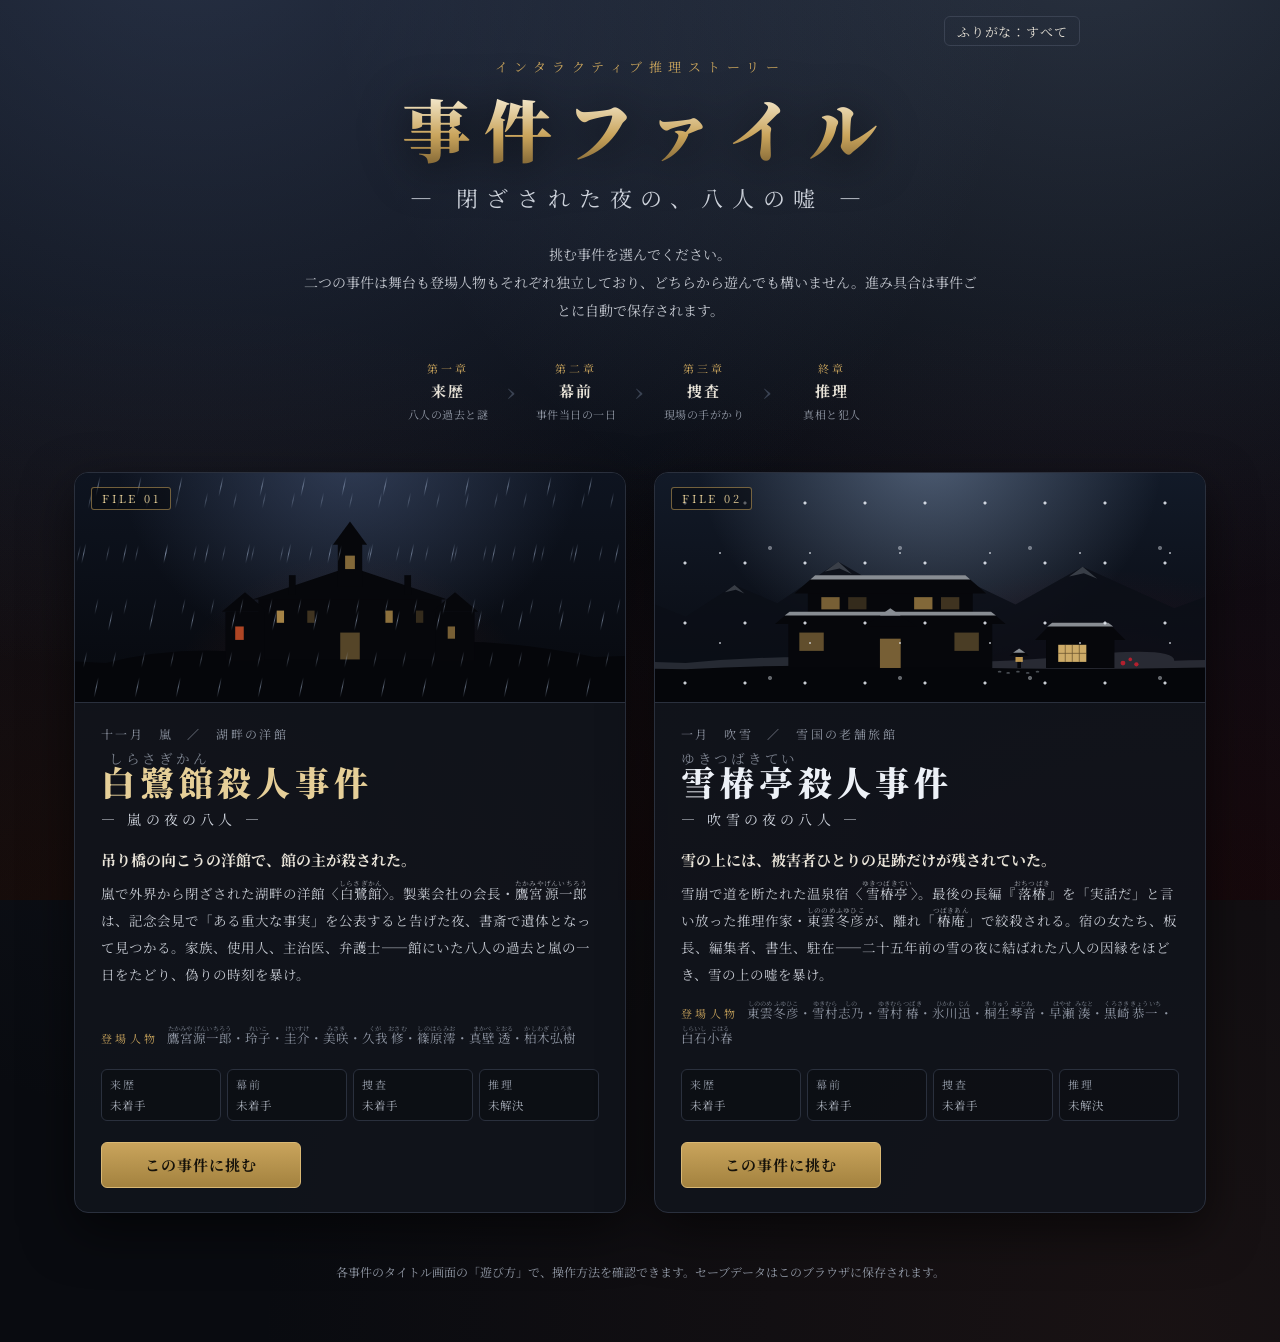
==== game.html @ 8868522f "事件ファイル：インタラクティブ推理ストーリーの初回コミット - 事件の選択ページ（index.html）と共通のゲーム画面（game.html） - FILE 01「白鷺館殺人事件 ― 嵐の夜の八人」" ====
<!DOCTYPE html>
<html lang="ja">
<head>
  <meta charset="UTF-8">
  <meta name="viewport" content="width=device-width, initial-scale=1">
  <title>事件ファイル</title>
  <meta name="description" content="手がかりを集め、真相を再構築し、犯人を突き止めるWeb版インタラクティブ推理ストーリー。">
  <link rel="icon" href="favicon.svg" type="image/svg+xml">
  <link rel="preconnect" href="https://fonts.googleapis.com">
  <link rel="preconnect" href="https://fonts.gstatic.com" crossorigin>
  <link rel="stylesheet" href="https://fonts.googleapis.com/css2?family=Noto+Serif+JP:wght@400;600;700;900&display=swap">
  <link rel="stylesheet" href="css/style.css">
</head>
<body data-screen="title">
  <canvas id="rain" aria-hidden="true"></canvas>
  <div id="flash" aria-hidden="true"></div>

  <!-- タイトル -->
  <section id="screen-title" class="screen active">
    <div class="title-sky" aria-hidden="true"></div>
    <div class="title-mansion" id="title-art" aria-hidden="true"></div>
    <a class="title-back" href="index.html">← 事件ファイルの選択へ</a>
    <div class="title-wrap">
      <p class="title-kicker"><span class="title-file" data-ui="no"></span>インタラクティブ推理ストーリー</p>
      <h1 class="title-main" data-ui="title"></h1>
      <p class="title-sub" data-ui="subtitle"></p>
      <p class="title-badge" id="title-badge"></p>
      <div class="title-menu">
        <button id="btn-new" class="btn primary">はじめから</button>
        <button id="btn-continue" class="btn">つづきから</button>
        <button id="btn-howto" class="btn ghost">遊び方</button>
        <button class="btn ghost btn-ruby" type="button"></button>
      </div>
      <p class="title-foot" data-ui="titleFoot"></p>
      <div class="title-cast-label">登場人物</div>
      <div class="title-cast" id="title-cast"></div>
    </div>
  </section>

  <!-- シナリオ（目次） -->
  <section id="screen-scenario" class="screen">
    <header class="topbar">
      <div class="brand" data-ui="scenarioBrand"></div>
      <div class="topbar-actions">
        <button class="btn small ghost btn-ruby" type="button"></button>
        <button id="btn-scn-back" class="btn small ghost">タイトルへ</button>
      </div>
    </header>
    <main class="scenario-wrap">
      <div class="stories-intro">
        <p class="stories-kicker">シナリオ</p>
        <h1 class="stories-title">物語の流れ</h1>
        <p class="stories-lead" data-ui="scenarioLead"></p>
      </div>
      <ol class="scenario-list" id="scenario-list"></ol>
      <div class="scenario-foot" id="scenario-foot"></div>
    </main>
  </section>

  <!-- 第一章「来歴」 -->
  <section id="screen-past" class="screen">
    <header class="topbar">
      <div class="brand">第一章　来歴</div>
      <nav class="stepper" aria-label="章の進行"></nav>
      <div class="loc-label" id="past-progress"></div>
      <div class="topbar-actions">
        <button class="btn small ghost btn-ruby" type="button"></button>
        <button id="btn-past-back" class="btn small ghost">目次</button>
      </div>
    </header>
    <main class="stories-wrap past-wrap">
      <div class="stories-intro">
        <p class="stories-kicker">第一章</p>
        <h1 class="stories-title">来歴 ― 八人の過去</h1>
        <p class="stories-lead" data-ui="pastLead"></p>
        <p class="stories-lead small"><strong class="key">太字</strong>は重要な情報です。太字をクリックすると手がかりとして「来歴手帳」に記録され、思い出の品を調べると品の手がかりが手に入ります。<br>集めた手がかりを突きつけて、八つの「人物の謎」を推理で解き明かしてください。すべて解くと、第二章へ進めます。</p>
      </div>
      <div class="past-layout">
        <div class="past-main">
          <h2 class="hub-h">八人の来歴</h2>
          <div class="story-grid past-grid" id="past-grid"></div>
          <h2 class="hub-h">思い出の品</h2>
          <p class="hub-note">人物の来歴を読むと、その人物の思い出の品を調べられるようになります。調べた品は「来歴手帳」に記録されます。</p>
          <div class="item-grid" id="item-grid"></div>
          <h2 class="hub-h">人物の謎</h2>
          <p class="hub-note">謎は、その人物の来歴を読むと挑戦できます。推理は終章と同じ形式です。<strong>来歴手帳に記録した手がかり</strong>を突きつけ、段階を追って真相を再構築しましょう。答えた段までの推理は自動で保存され、来歴に戻っても続きから再開できます。</p>
          <div class="myst-grid" id="myst-grid"></div>
          <div class="stories-actions" id="past-actions"></div>
        </div>
        <aside class="past-nb" id="past-nb"></aside>
      </div>
    </main>
  </section>

  <!-- 第二章「幕前」：事件当日の物語（一覧） -->
  <section id="screen-stories" class="screen">
    <header class="topbar">
      <div class="brand">第二章　幕前</div>
      <nav class="stepper" aria-label="章の進行"></nav>
      <div class="loc-label" id="stories-progress"></div>
      <div class="topbar-actions">
        <button class="btn small ghost btn-ruby" type="button"></button>
        <button id="btn-stories-back" class="btn small ghost">目次</button>
      </div>
    </header>
    <main class="stories-wrap">
      <div class="stories-intro">
        <p class="stories-kicker">第二章</p>
        <h1 class="stories-title" data-ui="dayTitle"></h1>
        <p class="stories-lead" data-ui="dayLead"></p>
        <p class="stories-lead small" data-ui="dayNote"></p>
      </div>
      <div class="story-grid" id="story-grid"></div>
      <div class="stories-actions" id="stories-actions"></div>
    </main>
  </section>

  <!-- 物語リーダー（第一章・第二章共通） -->
  <section id="screen-reader" class="screen">
    <header class="topbar">
      <button id="btn-reader-list" class="btn small ghost">← 一覧</button>
      <div class="brand" id="reader-label"></div>
      <nav class="stepper" aria-label="章の進行"></nav>
      <div class="topbar-actions">
        <button class="btn small ghost btn-ruby" type="button"></button>
        <button id="btn-reader-prev" class="btn small ghost">‹ 前の章</button>
        <button id="btn-reader-next" class="btn small ghost">次の章 ›</button>
      </div>
    </header>
    <main class="reader-wrap">
      <article class="reader" id="reader"></article>
    </main>
  </section>

  <!-- 捜査画面 -->
  <section id="screen-game" class="screen">
    <header class="topbar">
      <div class="brand" data-ui="ch3Brand"></div>
      <nav class="stepper" aria-label="章の進行"></nav>
      <div class="loc-label" id="loc-label"></div>
      <div class="topbar-actions">
        <button id="btn-rain" class="btn small ghost"></button>
        <button id="btn-log" class="btn small ghost">会話履歴</button>
        <button id="btn-menu" class="btn small ghost">メニュー</button>
        <button id="btn-deduce" class="btn small primary">推理を披露する</button>
      </div>
    </header>
    <main class="layout">
      <aside class="pane pane-map">
        <h2 class="pane-title" data-ui="mapPane"></h2>
        <div id="map"></div>
        <ul id="loc-list" class="loc-list"></ul>
      </aside>
      <section class="pane pane-scene">
        <div id="scene"></div>
      </section>
      <aside class="pane pane-notebook">
        <h2 class="pane-title">捜査手帳</h2>
        <nav class="nb-tabs" id="nb-tabs"></nav>
        <div class="nb-body" id="nb-body"></div>
      </aside>
    </main>
  </section>

  <!-- 推理パート -->
  <section id="screen-deduce" class="screen">
    <header class="topbar deduce-top">
      <div class="brand" id="deduce-brand">終章　推理</div>
      <nav class="stepper" aria-label="章の進行"></nav>
      <div class="cred-wrap">信頼度 <span id="cred" class="cred"></span></div>
      <div class="topbar-actions">
        <button id="btn-abort" class="btn small ghost">調査に戻る</button>
      </div>
    </header>
    <main class="deduce-layout">
      <section class="deduce-main">
        <div id="deduce-progress" class="deduce-progress"></div>
        <div id="dq" class="dq"></div>
      </section>
      <aside class="deduce-side">
        <h3 class="section-title">再構築された真相</h3>
        <ol id="restored-list" class="restored"></ol>
      </aside>
    </main>
  </section>

  <!-- エンディング -->
  <section id="screen-ending" class="screen">
    <div class="ending" id="ending"></div>
  </section>

  <!-- 会話ウィンドウ -->
  <div id="dialogue" class="overlay hidden">
    <div id="dlg-stage" class="dlg-stage">
      <div id="stage-art" class="stage-art"></div>
      <div id="stage-label" class="stage-label"></div>
    </div>
    <div id="dlg-box" class="dlg-box">
      <div id="dlg-portrait" class="dlg-portrait"></div>
      <div class="dlg-content">
        <div id="dlg-name" class="dlg-name"></div>
        <div id="dlg-text" class="dlg-text"></div>
      </div>
      <button id="dlg-skip" class="dlg-skip" title="この会話をスキップ">スキップ ▶▶</button>
      <div class="dlg-next" aria-hidden="true">▼</div>
    </div>
  </div>

  <!-- モーダル -->
  <div id="modal" class="overlay hidden">
    <div id="modal-card" class="modal-card"></div>
  </div>

  <div id="toasts" aria-live="polite"></div>

  <script src="js/series.js"></script>
  <script>
    (function () {
      var id = new URLSearchParams(location.search).get('s');
      var series = (window.SERIES || []).filter(function (s) { return s.id === id; })[0];
      if (!series) { location.replace('index.html'); return; }
      window.CURRENT_SERIES = series;
      document.title = series.title + ' ― ' + series.subtitle;
      series.files.concat(['js/engine.js', 'js/ruby.js']).forEach(function (src) {
        var el = document.createElement('script');
        el.src = src;
        el.async = false;
        document.body.appendChild(el);
      });
    })();
  </script>
</body>
</html>
---- css/style.css ----
:root {
  --bg: #090b10;
  --bg-2: #10131a;
  --panel: rgba(17, 20, 28, 0.9);
  --panel-2: rgba(25, 29, 39, 0.92);
  --line: #2a303d;
  --line-2: #3a4252;
  --gold: #c9a45c;
  --gold-2: #e6cf98;
  --text: #e8e3d8;
  --muted: #9198a5;
  --red: #c0473c;
  --red-2: #e0786e;
  --blue: #6f93bd;
  --green: #79a77f;
  --font: "Noto Serif JP", "Yu Mincho", "YuMincho", "Hiragino Mincho ProN", "MS PMincho", serif;
  --radius: 10px;
  --shadow: 0 18px 50px rgba(0, 0, 0, 0.55);
}

* { box-sizing: border-box; }

html, body {
  margin: 0;
  height: 100%;
  background: var(--bg);
  color: var(--text);
  font-family: var(--font);
  font-size: 15px;
  line-height: 1.75;
  -webkit-font-smoothing: antialiased;
}

body {
  overflow: hidden;
  background:
    radial-gradient(ellipse at 20% 0%, rgba(60, 74, 105, 0.25), transparent 60%),
    radial-gradient(ellipse at 90% 100%, rgba(120, 60, 40, 0.14), transparent 55%),
    var(--bg);
}

button { font-family: inherit; color: inherit; }

.hidden { display: none !important; }

.muted { color: var(--muted); }

.hl {
  color: var(--gold-2);
  font-weight: 700;
  text-shadow: 0 0 12px rgba(230, 207, 152, 0.25);
}

/* ---------------- ふりがな（固有名詞のルビ） ---------------- */
ruby.pn { ruby-position: over; ruby-align: center; }
ruby.pn rt {
  font-size: 0.5em;
  font-weight: 400;
  font-style: normal;
  letter-spacing: 0.04em;
  text-indent: 0;
  text-shadow: none;
  line-height: 1;
  opacity: 0.85;
  user-select: none;
}
.dlg-text ruby.pn rt, .rd-p ruby.pn rt { font-size: 0.55em; }
.title-main ruby.pn rt { font-size: 0.3em; letter-spacing: 0.3em; color: var(--gold-2); -webkit-text-fill-color: var(--gold-2); opacity: 0.9; }
body.ruby-off ruby.pn rt { display: none; }
body.ruby-first ruby.pn.rep rt { display: none; }

/* ---------------- 雨・稲光 ---------------- */
#rain {
  position: fixed;
  inset: 0;
  width: 100%;
  height: 100%;
  pointer-events: none;
  z-index: 1;
  opacity: 0.35;
  transition: opacity 0.6s;
}
body[data-screen="title"] #rain { opacity: 1; z-index: 2; }
body[data-screen="ending"] #rain { opacity: 0.18; }
body.staged #rain { opacity: 0.7; z-index: 55; }

#flash {
  position: fixed;
  inset: 0;
  background: #dfe8ff;
  opacity: 0;
  pointer-events: none;
  z-index: 90;
}
#flash.on { animation: flash 0.9s ease-out; }
@keyframes flash {
  0% { opacity: 0; }
  6% { opacity: 0.55; }
  12% { opacity: 0.05; }
  18% { opacity: 0.4; }
  100% { opacity: 0; }
}

body.shake .screen.active { animation: shake 0.45s; }
@keyframes shake {
  0%, 100% { transform: translateX(0); }
  20% { transform: translateX(-8px); }
  40% { transform: translateX(7px); }
  60% { transform: translateX(-5px); }
  80% { transform: translateX(3px); }
}

/* ---------------- ボタン ---------------- */
.btn {
  appearance: none;
  border: 1px solid var(--line-2);
  background: linear-gradient(180deg, #1d222d, #151922);
  color: var(--text);
  padding: 0.6em 1.3em;
  border-radius: 6px;
  font-size: 15px;
  letter-spacing: 0.06em;
  cursor: pointer;
  transition: background 0.2s, border-color 0.2s, transform 0.1s, box-shadow 0.2s;
}
.btn:hover:not(:disabled) { border-color: var(--gold); box-shadow: 0 0 0 1px rgba(201, 164, 92, 0.25), 0 6px 18px rgba(0, 0, 0, 0.35); }
.btn:active:not(:disabled) { transform: translateY(1px); }
.btn:disabled { opacity: 0.4; cursor: not-allowed; }
.btn.primary { background: linear-gradient(180deg, #c9a45c, #a3823f); color: #16120a; border-color: #d9b874; font-weight: 700; }
.btn.primary:hover:not(:disabled) { background: linear-gradient(180deg, #dcb86e, #b38f47); }
.btn.accent { border-color: #7f6a3e; color: var(--gold-2); }
.btn.danger { border-color: #8a3a33; color: #ffd8d3; background: linear-gradient(180deg, #5a2420, #3d1714); }
.btn.ghost { background: transparent; }
.btn.small { padding: 0.35em 0.9em; font-size: 13px; }
.btn.tiny { padding: 0.2em 0.6em; font-size: 12px; }
.btn.big { padding: 0.85em 2.2em; font-size: 17px; }
.btn.on { border-color: var(--gold); color: var(--gold-2); }

.tag-new {
  display: inline-block;
  font-size: 10px;
  font-weight: 700;
  letter-spacing: 0.08em;
  color: #1a1208;
  background: var(--gold);
  border-radius: 3px;
  padding: 0 5px;
  line-height: 1.6;
  margin-left: 6px;
  vertical-align: middle;
  font-family: sans-serif;
}

.section-title {
  font-size: 13px;
  letter-spacing: 0.2em;
  color: var(--gold);
  margin: 1.4em 0 0.6em;
  font-weight: 600;
  display: flex;
  align-items: center;
  gap: 10px;
}
.section-title::after { content: ""; flex: 1; height: 1px; background: linear-gradient(90deg, var(--line-2), transparent); }
.section-title.center { justify-content: center; }
.section-title.center::after { display: none; }

.empty { color: var(--muted); font-size: 13px; padding: 0.5em 0; }

/* ---------------- 画面 ---------------- */
.screen {
  position: fixed;
  inset: 0;
  display: none;
  z-index: 3;
}
.screen.active { display: flex; flex-direction: column; }

/* ---------------- タイトル ---------------- */
#screen-title { align-items: center; justify-content: flex-start; overflow: auto; }
.title-sky {
  position: absolute;
  inset: 0;
  background:
    radial-gradient(ellipse at 50% 120%, rgba(217, 86, 43, 0.12), transparent 50%),
    radial-gradient(ellipse at 50% -10%, rgba(90, 110, 150, 0.35), transparent 60%),
    linear-gradient(180deg, #0b0f18 0%, #080a10 70%, #050608 100%);
}
.title-mansion {
  position: absolute;
  left: 0;
  right: 0;
  bottom: 0;
  height: 40vh;
  opacity: 0.95;
  pointer-events: none;
  background: linear-gradient(0deg, #05060a 0 16%, transparent 16%);
}
.title-mansion svg { width: 100%; height: 100%; }
.title-wrap {
  position: relative;
  z-index: 3;
  margin: auto 0;
  text-align: center;
  padding: 4vh 20px 22vh;
  max-width: 980px;
}
.title-kicker {
  letter-spacing: 0.5em;
  font-size: 13px;
  color: var(--gold);
  margin: 0 0 0.6em;
}
.title-main {
  font-size: clamp(42px, 8vw, 86px);
  font-weight: 900;
  letter-spacing: 0.14em;
  margin: 0;
  line-height: 1.2;
  background: linear-gradient(180deg, #f6ecd2 10%, #c9a45c 60%, #7d6232 100%);
  -webkit-background-clip: text;
  background-clip: text;
  color: transparent;
  filter: drop-shadow(0 6px 24px rgba(0, 0, 0, 0.8));
}
.title-sub {
  font-size: clamp(16px, 2.4vw, 22px);
  letter-spacing: 0.4em;
  color: #cfd4dd;
  margin: 0.5em 0 0;
}
.title-badge {
  min-height: 1.5em;
  margin: 0.8em 0 0;
  font-size: 12px;
  letter-spacing: 0.2em;
  color: var(--gold-2);
}
.title-menu {
  display: flex;
  gap: 14px;
  justify-content: center;
  flex-wrap: wrap;
  margin: 1.6em 0 1em;
}
.title-menu .btn { min-width: 150px; padding: 0.8em 1.5em; font-size: 16px; }
.title-foot { color: var(--muted); font-size: 13px; letter-spacing: 0.1em; margin: 0 0 2em; }
.title-cast-label { font-size: 12px; letter-spacing: 0.4em; color: var(--gold); margin-bottom: 0.8em; }
.title-cast {
  display: grid;
  grid-template-columns: repeat(8, 1fr);
  gap: 10px;
  max-width: 780px;
  margin: 0 auto;
}
.cast { text-align: center; }
.cast-portrait {
  aspect-ratio: 5 / 6;
  border-radius: 6px;
  overflow: hidden;
  border: 1px solid var(--line-2);
  box-shadow: 0 8px 20px rgba(0, 0, 0, 0.5);
}
.cast-name { font-size: 13px; margin-top: 4px; font-weight: 700; }
.cast-role { font-size: 10.5px; color: var(--muted); line-height: 1.4; }

.portrait-svg { display: block; width: 100%; height: 100%; }
.portrait-svg.deceased { filter: grayscale(0.85) brightness(0.8); }

/* ---------------- トップバー ---------------- */
.topbar {
  display: flex;
  align-items: center;
  gap: 16px;
  padding: 10px 18px;
  background: rgba(8, 10, 14, 0.85);
  border-bottom: 1px solid var(--line);
  backdrop-filter: blur(6px);
  position: relative;
  z-index: 4;
  flex-wrap: wrap;
}
.brand {
  font-weight: 900;
  letter-spacing: 0.18em;
  color: var(--gold-2);
  font-size: 17px;
}
.loc-label { color: var(--muted); font-size: 13px; letter-spacing: 0.08em; }
.topbar-actions { margin-left: auto; display: flex; gap: 8px; flex-wrap: wrap; }

/* ---------------- 捜査画面レイアウト ---------------- */
.layout {
  flex: 1;
  min-height: 0;
  display: grid;
  grid-template-columns: 300px minmax(0, 1fr) 390px;
  gap: 14px;
  padding: 14px;
  position: relative;
  z-index: 3;
}
.pane {
  background: var(--panel);
  border: 1px solid var(--line);
  border-radius: var(--radius);
  padding: 14px 16px 18px;
  overflow-y: auto;
  min-height: 0;
  box-shadow: var(--shadow);
}
.pane-title {
  margin: 0 0 10px;
  font-size: 14px;
  letter-spacing: 0.24em;
  color: var(--gold);
  font-weight: 700;
}
.pane::-webkit-scrollbar, .nb-body::-webkit-scrollbar, .backlog::-webkit-scrollbar { width: 8px; }
.pane::-webkit-scrollbar-thumb, .nb-body::-webkit-scrollbar-thumb, .backlog::-webkit-scrollbar-thumb { background: #2b3140; border-radius: 4px; }

/* 見取り図 */
.map-svg { width: 100%; height: auto; display: block; }
.map-frame { fill: rgba(255, 255, 255, 0.015); stroke: var(--line-2); stroke-dasharray: 3 4; }
.map-compass { fill: var(--muted); font-size: 9px; letter-spacing: 0.1em; }
.room { cursor: pointer; outline: none; }
.room rect { fill: #161a23; stroke: #3a4252; stroke-width: 1.2; transition: fill 0.2s, stroke 0.2s; }
.room text { fill: #aab1bd; font-size: 11px; font-family: var(--font); pointer-events: none; letter-spacing: 0.04em; }
.room.visited rect { fill: #1c212c; }
.room.outdoor rect { fill: #10151b; stroke-dasharray: 4 3; }
.room:hover rect, .room:focus rect { fill: #262c3a; stroke: var(--gold); }
.room.current rect { fill: rgba(201, 164, 92, 0.2); stroke: var(--gold); stroke-width: 2; }
.room.current text { fill: var(--gold-2); font-weight: 700; }
.room .pend { fill: var(--red); stroke: none; }
.room text.pend-n { fill: #fff; font-size: 8px; font-weight: 700; font-family: sans-serif; }

.loc-list { list-style: none; padding: 0; margin: 12px 0 0; display: grid; gap: 6px; }
.loc-btn {
  width: 100%;
  display: flex;
  justify-content: space-between;
  align-items: center;
  gap: 8px;
  padding: 7px 10px;
  background: #141820;
  border: 1px solid var(--line);
  border-radius: 6px;
  cursor: pointer;
  font-size: 13.5px;
  text-align: left;
  transition: border-color 0.2s, background 0.2s;
}
.loc-btn:hover { border-color: var(--line-2); background: #1a1f29; }
.loc-btn.current { border-color: var(--gold); background: rgba(201, 164, 92, 0.12); color: var(--gold-2); }
.loc-btn-pend { font-size: 11px; color: var(--red-2); white-space: nowrap; }
.loc-btn-done { font-size: 11px; color: var(--muted); white-space: nowrap; }

/* シーン */
.scene-head {
  border-radius: 8px;
  padding: 28px 22px 18px;
  min-height: 120px;
  display: flex;
  flex-direction: column;
  justify-content: flex-end;
  border: 1px solid var(--line);
  position: relative;
  overflow: hidden;
}
.scene-head::after {
  content: "";
  position: absolute;
  inset: 0;
  background: linear-gradient(180deg, transparent 30%, rgba(0, 0, 0, 0.55));
  pointer-events: none;
}
.scene-floor, .scene-name { position: relative; z-index: 1; }
.scene-floor { font-size: 12px; letter-spacing: 0.3em; color: rgba(255, 255, 255, 0.65); }
.scene-name { margin: 0; font-size: 26px; letter-spacing: 0.12em; font-weight: 900; text-shadow: 0 2px 12px rgba(0, 0, 0, 0.8); }

.bg-study { background: radial-gradient(ellipse at 15% 110%, rgba(230, 110, 40, 0.55), transparent 55%), linear-gradient(135deg, #3a1d14, #160c0a 70%); }
.bg-corridor { background: radial-gradient(ellipse at 85% 50%, rgba(220, 180, 110, 0.18), transparent 50%), linear-gradient(90deg, #13151b, #1d1a18); }
.bg-hall { background: radial-gradient(ellipse at 50% 0%, rgba(230, 200, 140, 0.3), transparent 60%), linear-gradient(180deg, #2a2219, #111015); }
.bg-salon { background: radial-gradient(ellipse at 80% 100%, rgba(220, 120, 60, 0.32), transparent 55%), linear-gradient(135deg, #1c2a22, #101512); }
.bg-billiard { background: radial-gradient(ellipse at 50% 40%, rgba(60, 140, 90, 0.4), transparent 55%), linear-gradient(180deg, #0f1a14, #0b0f0d); }
.bg-terrace { background: radial-gradient(ellipse at 50% -20%, rgba(130, 160, 210, 0.3), transparent 60%), linear-gradient(180deg, #121a26, #07090d); }
.bg-guest { background: radial-gradient(ellipse at 30% 30%, rgba(170, 120, 150, 0.25), transparent 55%), linear-gradient(135deg, #22192a, #100c14); }
.bg-service { background: radial-gradient(ellipse at 70% 30%, rgba(200, 200, 180, 0.15), transparent 55%), linear-gradient(135deg, #1b1d1f, #0d0e10); }

.scene-desc { margin: 14px 2px 0; color: #d6d1c6; }
.scene-hint { margin-top: 1.6em; font-size: 13px; color: var(--muted); border-left: 2px solid var(--line-2); padding-left: 10px; }

.hotspots { display: grid; grid-template-columns: repeat(auto-fill, minmax(220px, 1fr)); gap: 8px; }
.hotspot {
  display: grid;
  grid-template-columns: 28px 1fr;
  grid-template-rows: auto auto;
  column-gap: 8px;
  align-items: center;
  text-align: left;
  padding: 10px 12px;
  border-radius: 8px;
  border: 1px solid var(--line-2);
  background: linear-gradient(180deg, #1a1f29, #141820);
  cursor: pointer;
  transition: border-color 0.2s, transform 0.1s, background 0.2s;
}
.hotspot:hover { border-color: var(--gold); background: linear-gradient(180deg, #212735, #171c26); }
.hotspot:active { transform: translateY(1px); }
.hs-mark {
  grid-row: span 2;
  width: 26px;
  height: 26px;
  border-radius: 50%;
  display: grid;
  place-items: center;
  font-size: 13px;
  font-weight: 700;
  background: rgba(192, 71, 60, 0.85);
  color: #fff;
  font-family: sans-serif;
}
.hotspot.done .hs-mark { background: #2b3242; color: var(--gold-2); }
.hotspot.done { border-color: var(--line); }
.hs-label { font-size: 14.5px; }
.hs-clue { font-size: 11.5px; color: var(--gold); }

.people-row { display: grid; grid-template-columns: repeat(auto-fill, minmax(92px, 1fr)); gap: 10px; }
.person-chip {
  position: relative;
  border: 1px solid var(--line-2);
  border-radius: 8px;
  background: #131720;
  padding: 0 0 6px;
  cursor: pointer;
  overflow: hidden;
  transition: border-color 0.2s, transform 0.15s;
}
.person-chip:hover { border-color: var(--gold); transform: translateY(-2px); }
.chip-portrait { display: block; aspect-ratio: 5 / 6; }
.chip-name { display: block; font-size: 13px; font-weight: 700; margin-top: 4px; }
.person-chip .tag-new { position: absolute; top: 6px; right: 6px; margin: 0; }

/* 捜査手帳 */
.pane-notebook { display: flex; flex-direction: column; padding-bottom: 10px; }
.nb-tabs { display: flex; gap: 4px; border-bottom: 1px solid var(--line); margin: 0 -4px 10px; padding: 0 4px; flex-wrap: wrap; }
.nb-tab {
  position: relative;
  background: none;
  border: none;
  border-bottom: 2px solid transparent;
  padding: 6px 9px 7px;
  cursor: pointer;
  color: var(--muted);
  font-size: 13.5px;
  letter-spacing: 0.06em;
}
.nb-tab:hover { color: var(--text); }
.nb-tab.on { color: var(--gold-2); border-bottom-color: var(--gold); font-weight: 700; }
.badge {
  display: inline-block;
  min-width: 17px;
  margin-left: 4px;
  padding: 0 5px;
  border-radius: 9px;
  background: var(--red);
  color: #fff;
  font-size: 10.5px;
  line-height: 17px;
  text-align: center;
  font-family: sans-serif;
  font-weight: 700;
}
.nb-body { flex: 1; overflow-y: auto; min-height: 0; padding-right: 4px; }
.nb-foot { font-size: 12px; color: var(--muted); }

.clue-card {
  border: 1px solid var(--line);
  border-left: 3px solid var(--gold);
  border-radius: 6px;
  padding: 9px 11px;
  margin-bottom: 8px;
  background: rgba(255, 255, 255, 0.02);
}
.clue-card.testimony { border-left-color: var(--blue); }
.clue-head { display: flex; align-items: center; gap: 8px; }
.clue-icon {
  width: 26px;
  height: 26px;
  flex: none;
  display: grid;
  place-items: center;
  border-radius: 4px;
  background: #2a2417;
  color: var(--gold-2);
  font-size: 12px;
  font-weight: 700;
  border: 1px solid #5a4a2c;
}
.clue-by { width: 26px; height: 31px; flex: none; border-radius: 4px; overflow: hidden; border: 1px solid var(--line-2); }
.clue-name { font-weight: 700; font-size: 14.5px; }
.clue-speaker { font-size: 11px; color: var(--blue); margin-top: 2px; }
.clue-desc { margin: 4px 0 0; font-size: 13px; color: #cbc6bb; line-height: 1.7; }

.person-card {
  border: 1px solid var(--line);
  border-radius: 8px;
  padding: 10px;
  margin-bottom: 10px;
  background: rgba(255, 255, 255, 0.02);
}
.person-card.victim { border-color: #3d2a2a; background: rgba(80, 20, 20, 0.12); }
.pc-top { display: flex; gap: 10px; }
.pc-portrait { width: 64px; height: 77px; flex: none; border-radius: 6px; overflow: hidden; border: 1px solid var(--line-2); }
.pc-info { min-width: 0; }
.pc-name { font-weight: 900; font-size: 15.5px; }
.pc-age { font-weight: 400; font-size: 12px; color: var(--muted); margin-left: 8px; }
.pc-kana { font-size: 11px; color: var(--muted); line-height: 1.4; }
.pc-role { font-size: 12.5px; color: var(--gold-2); }
.pc-calls { font-size: 12px; color: var(--blue); }
.pc-dead { font-size: 11px; color: var(--red-2); letter-spacing: 0.3em; }
.pc-profile { font-size: 12.5px; color: #c3beb3; margin: 8px 0 0; line-height: 1.7; }
.pc-notes { margin: 6px 0 0; padding-left: 1.1em; font-size: 12.5px; color: var(--gold-2); }
.pc-talk { margin-top: 8px; width: 100%; }

.timeline { list-style: none; margin: 0; padding: 0; position: relative; }
.timeline::before { content: ""; position: absolute; left: 52px; top: 4px; bottom: 4px; width: 1px; background: var(--line-2); }
.timeline li { display: grid; grid-template-columns: 44px 16px 1fr; align-items: start; gap: 0 6px; padding: 5px 0; font-size: 13px; }
.tl-time { font-family: "Consolas", "Menlo", monospace; color: var(--gold-2); font-size: 12.5px; padding-top: 1px; }
.tl-dot { width: 9px; height: 9px; border-radius: 50%; margin: 7px 0 0 4px; box-shadow: 0 0 0 2px #10131a; position: relative; z-index: 1; }
.tl-text { color: #d3cec3; line-height: 1.6; }

.mystery {
  border: 1px solid var(--line);
  border-radius: 6px;
  padding: 9px 11px;
  margin-bottom: 8px;
  background: rgba(255, 255, 255, 0.02);
}
.mystery.solved { border-color: #3c5a40; background: rgba(60, 110, 70, 0.1); }
.my-head { display: flex; justify-content: space-between; gap: 8px; align-items: flex-start; }
.my-q { font-weight: 700; font-size: 13.5px; }
.my-status { flex: none; font-size: 11px; color: var(--muted); border: 1px solid var(--line-2); border-radius: 10px; padding: 0 8px; white-space: nowrap; }
.mystery.solved .my-status { color: var(--green); border-color: #3c5a40; }
.my-body { margin: 4px 0 0; font-size: 12.5px; color: #b9b4a9; }
.mystery.solved .my-body { color: #b8d4bb; }

/* ---------------- 会話ウィンドウ ---------------- */
.overlay {
  position: fixed;
  inset: 0;
  z-index: 50;
}
#dialogue { background: rgba(3, 4, 7, 0.55); cursor: pointer; user-select: none; }
#modal { z-index: 60; background: rgba(3, 4, 7, 0.7); display: flex; align-items: center; justify-content: center; padding: 18px; }

.dlg-stage { display: none; position: absolute; inset: 0; overflow: hidden; }
#dialogue.staged { background: #000; }
#dialogue.staged .dlg-stage { display: block; }
.stage-art { position: absolute; inset: auto 0 0 0; height: 38vh; opacity: 0.95; }
.stage-art:not(:empty) { background: linear-gradient(0deg, #05060a 0 16%, transparent 16%); }
.stage-dawn .stage-art:not(:empty) { background: linear-gradient(0deg, #0a0c12 0 16%, transparent 16%); }
.stage-art .mansion { width: 100%; height: 100%; }
.stage-label {
  position: absolute;
  top: 26px;
  left: 30px;
  font-size: 14px;
  letter-spacing: 0.3em;
  color: rgba(230, 207, 152, 0.85);
  border-left: 2px solid var(--gold);
  padding-left: 12px;
}
.stage-black { background: #000; }
.stage-road { background: radial-gradient(ellipse at 50% -10%, rgba(90, 110, 150, 0.4), transparent 60%), linear-gradient(180deg, #0b0f18, #050608); }
.stage-dawn { background: linear-gradient(180deg, #2c3a5a 0%, #6a6f8f 45%, #c99a8a 75%, #e8c39b 100%); }
.stage-dawn .mansion path, .stage-dawn .mansion g:first-of-type { opacity: 0.9; }
.stage-dining { background: radial-gradient(ellipse at 50% 30%, rgba(230, 170, 90, 0.35), transparent 60%), linear-gradient(180deg, #24180f, #0b0806); }
.stage-hall { background: radial-gradient(ellipse at 50% 0%, rgba(230, 200, 140, 0.3), transparent 60%), linear-gradient(180deg, #221c15, #09080a); }
.stage-study { background: radial-gradient(ellipse at 18% 100%, rgba(230, 100, 30, 0.6), transparent 50%), linear-gradient(135deg, #2e140d, #0c0605 75%); animation: firelight 3s infinite alternate; }
.stage-salon { background: radial-gradient(ellipse at 80% 100%, rgba(220, 120, 60, 0.35), transparent 55%), linear-gradient(135deg, #18241d, #070a08); }
.stage-corridor { background: linear-gradient(90deg, #0f1116, #1d1a18 60%, #0d0e11); }
@keyframes firelight {
  from { filter: brightness(0.92); }
  to { filter: brightness(1.08); }
}

.dlg-box {
  position: absolute;
  left: 50%;
  bottom: 26px;
  transform: translateX(-50%);
  width: min(1000px, calc(100vw - 32px));
  min-height: 170px;
  display: grid;
  grid-template-columns: 118px 1fr;
  gap: 18px;
  padding: 18px 22px 26px 18px;
  background: linear-gradient(180deg, rgba(18, 21, 29, 0.96), rgba(10, 12, 17, 0.97));
  border: 1px solid var(--line-2);
  border-top: 1px solid rgba(201, 164, 92, 0.6);
  border-radius: 10px;
  box-shadow: 0 20px 60px rgba(0, 0, 0, 0.7);
  animation: rise 0.25s ease-out;
}
@keyframes rise { from { opacity: 0; transform: translate(-50%, 10px); } to { opacity: 1; transform: translate(-50%, 0); } }
.dlg-portrait { width: 118px; height: 142px; border-radius: 6px; overflow: hidden; border: 1px solid var(--line-2); align-self: start; }
.dlg-box.kind-narr, .dlg-box.kind-card { grid-template-columns: 1fr; }
.dlg-box.kind-narr .dlg-portrait, .dlg-box.kind-card .dlg-portrait { display: none; }
.dlg-name { font-weight: 900; font-size: 17px; letter-spacing: 0.12em; min-height: 1.4em; margin-bottom: 4px; }
.dlg-text { font-size: 17px; line-height: 1.95; white-space: pre-wrap; }
.dlg-box.kind-narr .dlg-text { color: #d9d3c4; }
.dlg-box.kind-narr .dlg-name { display: none; }
.dlg-box.kind-card {
  top: 50%;
  bottom: auto;
  transform: translate(-50%, -50%);
  background: none;
  border: none;
  box-shadow: none;
  text-align: center;
  min-height: 0;
  animation: fadein 0.8s ease-out;
}
.dlg-box.kind-card .dlg-name { display: none; }
.dlg-box.kind-card .dlg-text {
  font-size: clamp(22px, 3.4vw, 34px);
  font-weight: 900;
  letter-spacing: 0.22em;
  color: var(--gold-2);
  text-shadow: 0 4px 24px rgba(0, 0, 0, 0.9);
}
@keyframes fadein { from { opacity: 0; } to { opacity: 1; } }
.dlg-next {
  position: absolute;
  right: 22px;
  bottom: 8px;
  color: var(--gold);
  font-size: 13px;
  opacity: 0;
}
.dlg-box.ready .dlg-next { opacity: 1; animation: bob 1s infinite; }
@keyframes bob { 50% { transform: translateY(3px); } }
.dlg-skip {
  position: absolute;
  top: -30px;
  right: 0;
  border: 1px solid var(--line-2);
  background: rgba(8, 10, 14, 0.85);
  color: var(--muted);
  font-size: 11px;
  border-radius: 4px;
  padding: 1px 8px;
  cursor: pointer;
}
.dlg-skip:hover { color: var(--text); border-color: var(--gold); }
.dlg-box.kind-card .dlg-skip { top: auto; bottom: -40px; right: 50%; transform: translateX(50%); }
.dlg-box.kind-card .dlg-next { right: calc(50% - 6px); bottom: -8px; }

/* ---------------- モーダル ---------------- */
.modal-card {
  background: linear-gradient(180deg, #171b24, #0f1218);
  border: 1px solid var(--line-2);
  border-top: 1px solid rgba(201, 164, 92, 0.55);
  border-radius: 12px;
  box-shadow: var(--shadow);
  max-width: 720px;
  width: 100%;
  max-height: calc(100vh - 36px);
  overflow-y: auto;
  padding: 22px 24px;
  animation: pop 0.2s ease-out;
}
@keyframes pop { from { opacity: 0; transform: scale(0.97); } to { opacity: 1; transform: scale(1); } }
.modal-card.talk-modal { max-width: 860px; }
.modal-card.picker-modal { max-width: 920px; }

.confirm-title { margin: 0 0 12px; font-size: 20px; letter-spacing: 0.12em; color: var(--gold-2); }
.confirm-body p { margin: 0.4em 0; }
.confirm-actions { display: flex; gap: 10px; justify-content: flex-end; margin-top: 18px; flex-wrap: wrap; }
.warn { color: var(--red-2); font-size: 13.5px; }
.ok { color: var(--green); font-size: 13.5px; }
.rules { font-size: 13px; color: #c3beb3; padding-left: 1.2em; }
.ready-meter { margin: 12px 0 4px; }
.ready-label { font-size: 14px; font-weight: 700; }
.ready-bar, .dp-bar { height: 8px; border-radius: 4px; background: #232836; overflow: hidden; margin-top: 6px; }
.ready-fill, .dp-fill { height: 100%; background: linear-gradient(90deg, #8a6a32, var(--gold-2)); transition: width 0.6s; }
.menu-list { display: grid; gap: 8px; }
.howto { padding-left: 1.3em; font-size: 14px; }
.howto li { margin-bottom: 0.5em; }

.backlog { max-height: 60vh; overflow-y: auto; padding-right: 6px; }
.bl-line { padding: 6px 0; border-bottom: 1px solid rgba(255, 255, 255, 0.04); font-size: 14px; }
.bl-line.narr .bl-text { color: #b9b4a9; }
.bl-name { display: block; font-weight: 700; font-size: 12.5px; }

/* 聞き込み */
.talk { display: grid; grid-template-columns: 210px 1fr; gap: 22px; }
.talk-portrait { aspect-ratio: 5 / 6; border-radius: 8px; overflow: hidden; border: 1px solid var(--line-2); }
.talk-name { font-weight: 900; font-size: 19px; margin-top: 8px; letter-spacing: 0.08em; }
.talk-role { font-size: 13px; color: var(--gold-2); }
.talk-calls { font-size: 12.5px; color: var(--blue); margin-top: 4px; }
.talk-main .section-title { margin-top: 0; }
.topics { display: grid; gap: 7px; }
.topic {
  display: flex;
  justify-content: space-between;
  align-items: center;
  text-align: left;
  padding: 10px 14px;
  border: 1px solid var(--line-2);
  border-radius: 7px;
  background: #161a23;
  cursor: pointer;
  font-size: 15px;
  transition: border-color 0.2s, background 0.2s;
}
.topic:hover { border-color: var(--gold); background: #1c212c; }
.topic.seen { color: #aaa69c; }
.topic-seen { font-size: 11px; color: var(--muted); }
.talk-tip { font-size: 12.5px; color: var(--muted); margin: 14px 0 0; }
.talk-actions { display: flex; gap: 10px; margin-top: 12px; flex-wrap: wrap; }

/* 証拠選択 */
.picker-title { margin: 0; font-size: 19px; color: var(--gold-2); letter-spacing: 0.12em; }
.picker-prompt { margin: 6px 0 10px; font-size: 15px; font-weight: 700; }
.pick-tabs { display: flex; gap: 6px; margin-bottom: 10px; }
.pick-tab {
  border: 1px solid var(--line-2);
  background: #141820;
  border-radius: 6px;
  padding: 4px 14px;
  cursor: pointer;
  font-size: 13.5px;
  color: var(--muted);
}
.pick-tab.on { color: var(--gold-2); border-color: var(--gold); background: rgba(201, 164, 92, 0.1); }
.pick-body { display: grid; grid-template-columns: minmax(0, 1.4fr) minmax(0, 1fr); gap: 14px; }
.pick-grid {
  display: grid;
  grid-template-columns: repeat(auto-fill, minmax(150px, 1fr));
  gap: 7px;
  align-content: start;
  max-height: 46vh;
  overflow-y: auto;
  padding-right: 4px;
}
.pick-card {
  display: flex;
  align-items: center;
  gap: 8px;
  text-align: left;
  padding: 7px 9px;
  border: 1px solid var(--line);
  border-radius: 6px;
  background: #141820;
  cursor: pointer;
  font-size: 13px;
  line-height: 1.4;
}
.pick-card:hover { border-color: var(--line-2); background: #1a1f29; }
.pick-card.sel { border-color: var(--gold); background: rgba(201, 164, 92, 0.15); color: var(--gold-2); }
.pick-by { width: 24px; height: 29px; flex: none; border-radius: 3px; overflow: hidden; }
.pick-card .clue-icon { width: 24px; height: 24px; font-size: 11px; }
.pick-detail {
  border: 1px solid var(--line);
  border-radius: 8px;
  padding: 12px 14px;
  background: rgba(255, 255, 255, 0.02);
  font-size: 13.5px;
  align-self: start;
}
.pick-detail.empty { color: var(--muted); }
.pick-detail p { margin: 6px 0 0; color: #cbc6bb; }
.pick-detail-name { font-weight: 700; color: var(--gold-2); }
.pick-actions { display: flex; gap: 10px; justify-content: flex-end; margin-top: 14px; }

/* ---------------- 推理パート ---------------- */
#screen-deduce { background: radial-gradient(ellipse at 50% 0%, rgba(201, 164, 92, 0.1), transparent 60%); }
.cred-wrap { font-size: 13px; letter-spacing: 0.1em; color: var(--muted); display: flex; align-items: center; gap: 8px; }
.cred { display: inline-flex; gap: 3px; }
.heart { color: #444b5a; font-size: 17px; line-height: 1; }
.heart.on { color: var(--red-2); text-shadow: 0 0 8px rgba(224, 120, 110, 0.5); }
.deduce-layout {
  flex: 1;
  min-height: 0;
  display: grid;
  grid-template-columns: minmax(0, 1fr) 380px;
  gap: 16px;
  padding: 16px;
  position: relative;
  z-index: 3;
}
.deduce-main, .deduce-side {
  background: var(--panel);
  border: 1px solid var(--line);
  border-radius: var(--radius);
  padding: 22px 26px;
  overflow-y: auto;
  box-shadow: var(--shadow);
}
.deduce-side .section-title { margin-top: 0; }
.dp-label { font-size: 13px; letter-spacing: 0.14em; color: var(--muted); }
.dq { margin-top: 34px; text-align: center; }
.dq-wait { color: var(--muted); letter-spacing: 0.5em; }
.dq-act { font-size: 13px; letter-spacing: 0.4em; color: var(--gold); }
.dq-q { font-size: clamp(20px, 2.4vw, 27px); margin: 10px auto 26px; max-width: 760px; line-height: 1.6; letter-spacing: 0.04em; text-wrap: balance; }
.dq-note { color: var(--red-2); font-size: 13px; margin: -10px 0 16px; }
.dq-options { display: grid; gap: 10px; max-width: 520px; margin: 0 auto; }
.btn.option { padding: 0.9em 1.2em; font-size: 16px; }
.accuse-grid { display: grid; grid-template-columns: repeat(auto-fill, minmax(118px, 1fr)); gap: 12px; max-width: 900px; margin: 0 auto; }
.accuse-card {
  border: 1px solid var(--line-2);
  border-radius: 8px;
  background: #131720;
  cursor: pointer;
  padding: 0 0 8px;
  overflow: hidden;
  transition: border-color 0.2s, transform 0.15s, box-shadow 0.2s;
}
.accuse-card:hover { border-color: var(--red); transform: translateY(-3px); box-shadow: 0 10px 26px rgba(192, 71, 60, 0.25); }
.ac-portrait { display: block; aspect-ratio: 5 / 6; }
.ac-name { display: block; font-weight: 700; font-size: 14px; margin-top: 6px; }
.ac-role { display: block; font-size: 10.5px; color: var(--muted); line-height: 1.4; padding: 0 6px; }

.restored { margin: 0; padding-left: 1.4em; font-size: 13.5px; }
.restored li { margin-bottom: 8px; color: #d6d1c6; line-height: 1.65; }
.restored li.empty { list-style: none; margin-left: -1.4em; }
.restored li.fresh { color: var(--gold-2); animation: glow 1.6s ease-out; }
.restored.small { font-size: 13px; }
@keyframes glow { from { text-shadow: 0 0 14px rgba(230, 207, 152, 0.9); } to { text-shadow: none; } }

/* ---------------- エンディング ---------------- */
#screen-ending { overflow-y: auto; align-items: center; background: radial-gradient(ellipse at 50% 0%, rgba(201, 164, 92, 0.12), transparent 60%); }
.ending { position: relative; z-index: 3; width: min(920px, 100%); padding: 6vh 22px 60px; text-align: center; }
.end-kicker { letter-spacing: 0.6em; font-weight: 900; margin: 0; font-size: 15px; }
.end-kicker.true { color: var(--gold); }
.end-kicker.bad { color: var(--red-2); }
.end-title { font-size: clamp(24px, 4vw, 40px); letter-spacing: 0.12em; margin: 10px 0 18px; font-weight: 900; text-wrap: balance; }
.end-lead { color: #cfcac0; }
.end-rank { display: flex; align-items: center; justify-content: center; gap: 16px; margin: 10px 0 20px; }
.rank-letter {
  width: 76px;
  height: 76px;
  border-radius: 50%;
  display: grid;
  place-items: center;
  font-size: 40px;
  font-weight: 900;
  font-family: Georgia, serif;
  border: 2px solid var(--gold);
  color: var(--gold-2);
  box-shadow: 0 0 30px rgba(201, 164, 92, 0.35);
}
.rank-S { color: #ffe9b0; border-color: #ffd877; box-shadow: 0 0 40px rgba(255, 216, 119, 0.55); }
.rank-title { font-size: 18px; letter-spacing: 0.14em; }
.end-stats { display: flex; justify-content: center; gap: 12px; flex-wrap: wrap; margin-bottom: 10px; }
.stat { border: 1px solid var(--line-2); border-radius: 8px; padding: 10px 20px; min-width: 140px; background: var(--panel); }
.stat-v { font-size: 20px; font-weight: 900; color: var(--gold-2); }
.stat-l { font-size: 12px; color: var(--muted); letter-spacing: 0.1em; }
.truth-timeline { list-style: none; padding: 0; margin: 10px auto 0; text-align: left; max-width: 760px; position: relative; }
.truth-timeline::before { content: ""; position: absolute; left: 60px; top: 6px; bottom: 6px; width: 1px; background: var(--line-2); }
.truth-timeline li {
  display: grid;
  grid-template-columns: 50px 18px 1fr;
  gap: 0 6px;
  padding: 8px 10px;
  border-radius: 6px;
  opacity: 0;
  animation: reveal 0.6s ease-out forwards;
}
.truth-timeline li.crime { background: rgba(192, 71, 60, 0.12); }
.truth-timeline li.crime .tt-text { color: #f3cbc5; }
@keyframes reveal { from { opacity: 0; transform: translateY(6px); } to { opacity: 1; transform: none; } }
.tt-time { font-family: "Consolas", "Menlo", monospace; color: var(--gold-2); }
.tt-dot { width: 10px; height: 10px; border-radius: 50%; margin: 8px 0 0 4px; box-shadow: 0 0 0 3px #0e1117; position: relative; z-index: 1; }
.tt-text { font-size: 14.5px; color: #dcd6ca; }
.end-box { text-align: left; border: 1px solid var(--line); border-radius: 10px; padding: 6px 20px 14px; margin: 16px auto; max-width: 720px; background: var(--panel); }
.hint-list { padding-left: 1.2em; color: #d6d1c6; font-size: 14px; }
.end-actions { display: flex; gap: 12px; justify-content: center; flex-wrap: wrap; margin-top: 30px; }

/* ---------------- 幕前：事件当日の物語 ---------------- */
.key {
  font-weight: 900;
  color: #f6e7bf;
  background: linear-gradient(transparent 62%, rgba(201, 164, 92, 0.3) 62%);
  padding: 0 0.08em;
}

#screen-stories, #screen-reader, #screen-past, #screen-scenario { overflow-y: auto; }
#screen-stories .topbar, #screen-reader .topbar, #screen-past .topbar, #screen-scenario .topbar { position: sticky; top: 0; }

/* 章の進行表示 */
.stepper { display: flex; align-items: center; flex-wrap: wrap; row-gap: 6px; }
.step-home {
  border: 1px solid var(--line-2);
  background: transparent;
  color: var(--muted);
  font-size: 12px;
  border-radius: 14px;
  padding: 2px 10px;
  margin-right: 16px;
  cursor: pointer;
}
.step-home:hover { color: var(--text); border-color: var(--gold); }
.step {
  position: relative;
  display: inline-flex;
  align-items: baseline;
  gap: 5px;
  padding: 2px 11px;
  border: 1px solid var(--line-2);
  border-radius: 14px;
  background: #11141b;
  color: var(--muted);
  font-size: 12px;
  cursor: pointer;
  transition: border-color 0.2s, color 0.2s, background 0.2s;
}
.step + .step { margin-left: 16px; }
.step + .step::before { content: ""; position: absolute; left: -17px; top: 50%; width: 16px; height: 1px; background: var(--line-2); }
.step:hover { border-color: var(--gold); color: var(--text); }
.step-no { font-size: 10.5px; letter-spacing: 0.06em; }
.step-name { font-weight: 700; letter-spacing: 0.08em; }
.step.done { color: var(--gold-2); border-color: #6b5a33; }
.step.done .step-name::after { content: " ✓"; color: var(--gold); }
.step.current { background: rgba(201, 164, 92, 0.2); border-color: var(--gold); color: var(--gold-2); box-shadow: 0 0 0 1px rgba(201, 164, 92, 0.25); }
.step.locked { opacity: 0.4; }
.step.locked:hover { border-color: var(--line-2); color: var(--muted); }

/* シナリオ（目次） */
.scenario-wrap { position: relative; z-index: 3; width: min(980px, 100%); margin: 0 auto; padding: 4vh 22px 60px; }
.scenario-list { list-style: none; margin: 0; padding: 0; position: relative; }
.scenario-list::before { content: ""; position: absolute; left: 47px; top: 30px; bottom: 30px; width: 2px; background: linear-gradient(var(--gold), var(--line-2)); opacity: 0.5; }
.scn-ch { position: relative; display: grid; grid-template-columns: 96px minmax(0, 1fr); gap: 20px; margin-bottom: 18px; }
.scn-badge {
  position: relative;
  z-index: 1;
  width: 96px;
  height: 96px;
  border-radius: 50%;
  border: 2px solid var(--line-2);
  background: radial-gradient(circle at 50% 35%, #232836, #0f1218);
  display: flex;
  flex-direction: column;
  align-items: center;
  justify-content: center;
  box-shadow: 0 8px 22px rgba(0, 0, 0, 0.5);
}
.scn-no { font-size: 12px; color: var(--muted); letter-spacing: 0.1em; }
.scn-name { font-size: 20px; font-weight: 900; letter-spacing: 0.1em; }
.scn-ch.done .scn-badge { border-color: var(--gold); }
.scn-ch.done .scn-name { color: var(--gold-2); }
.scn-ch.next .scn-badge { border-color: var(--gold); box-shadow: 0 0 0 4px rgba(201, 164, 92, 0.15), 0 0 30px rgba(201, 164, 92, 0.3); animation: pulse 2.4s infinite; }
@keyframes pulse { 50% { box-shadow: 0 0 0 7px rgba(201, 164, 92, 0.08), 0 0 36px rgba(201, 164, 92, 0.4); } }
.scn-ch.locked .scn-badge, .scn-ch.locked .scn-body { opacity: 0.55; }
.scn-body {
  background: var(--panel);
  border: 1px solid var(--line);
  border-radius: 12px;
  padding: 16px 20px 18px;
  box-shadow: var(--shadow);
}
.scn-ch.next .scn-body { border-color: #6b5a33; }
.scn-head { display: flex; justify-content: space-between; align-items: baseline; gap: 10px; flex-wrap: wrap; }
.scn-title { margin: 0; font-size: 20px; letter-spacing: 0.1em; }
.scn-sub { font-size: 13px; color: var(--muted); font-weight: 400; margin-left: 10px; letter-spacing: 0.06em; }
.scn-status { font-size: 11.5px; letter-spacing: 0.2em; padding: 0 10px; border-radius: 10px; border: 1px solid var(--line-2); color: var(--muted); }
.scn-ch.done .scn-status { color: var(--gold-2); border-color: var(--gold); }
.scn-ch.next .scn-status { color: #fff; border-color: var(--red); background: rgba(192, 71, 60, 0.35); }
.scn-desc { margin: 8px 0 10px; color: #d6d1c6; font-size: 14px; }
.scn-goals { list-style: none; margin: 0 0 12px; padding: 0; display: grid; gap: 6px; }
.scn-goals li { display: grid; grid-template-columns: minmax(0, 1fr) 160px 74px; gap: 12px; align-items: center; font-size: 13px; }
.scn-bar { height: 6px; border-radius: 3px; background: #232836; overflow: hidden; }
.scn-bar.empty { background: transparent; }
.scn-fill { display: block; height: 100%; background: linear-gradient(90deg, #8a6a32, var(--gold-2)); }
.scn-count { text-align: right; color: var(--gold-2); font-size: 12.5px; white-space: nowrap; }
.scn-lock { margin: 0; font-size: 13px; color: var(--muted); }
.scenario-foot { text-align: center; color: var(--muted); font-size: 13px; margin-top: 20px; }

/* 第一章のハブ */
.hub-h { font-size: 18px; letter-spacing: 0.2em; color: var(--gold-2); margin: 34px 0 6px; display: flex; align-items: center; gap: 12px; }
.hub-h::after { content: ""; flex: 1; height: 1px; background: linear-gradient(90deg, var(--line-2), transparent); }
.hub-note { margin: 0 0 14px; color: var(--muted); font-size: 13.5px; }
.myst-grid { display: grid; grid-template-columns: repeat(4, minmax(0, 1fr)); gap: 12px; }
.myst-card {
  display: grid;
  grid-template-columns: 64px minmax(0, 1fr);
  text-align: left;
  padding: 0;
  border: 1px solid var(--line-2);
  border-radius: 10px;
  background: linear-gradient(180deg, #1b1823, #121018);
  cursor: pointer;
  overflow: hidden;
  transition: border-color 0.2s, transform 0.15s;
}
.myst-card:hover { border-color: #9a7fb5; transform: translateY(-2px); }
.myst-card.locked { opacity: 0.55; }
.myst-card.solved { border-color: #6b5a33; background: linear-gradient(180deg, #1f1c16, #14120e); }
.mc-portrait { display: block; height: 100%; min-height: 110px; }
.mc-body { display: flex; flex-direction: column; gap: 3px; padding: 9px 11px 11px; min-width: 0; }
.mc-no { font-size: 11px; color: #c4aee0; letter-spacing: 0.1em; }
.myst-card.solved .mc-no { color: var(--gold); }
.mc-title { font-size: 15px; font-weight: 900; }
.mc-q { font-size: 11.5px; color: var(--muted); line-height: 1.55; flex: 1; }
.mc-status { align-self: flex-start; margin-top: 4px; font-size: 11px; padding: 0 9px; border-radius: 10px; border: 1px solid #6e5a85; color: #d6c4ee; }
.myst-card.locked .mc-status { border-color: var(--line-2); color: var(--muted); }
.myst-card.solved .mc-status { border-color: var(--gold); color: var(--gold-2); background: rgba(201, 164, 92, 0.12); }

.chapter-clear { margin: 6px auto 22px; max-width: 640px; padding: 16px 22px; border: 1px solid var(--gold); border-radius: 10px; background: rgba(201, 164, 92, 0.08); text-align: center; }
.cc-kicker { font-size: 14px; letter-spacing: 0.5em; color: var(--gold-2); font-weight: 900; }
.chapter-clear p { margin: 6px 0 0; color: #e2dccf; }

/* 人物の謎（モーダル） */
.modal-card.myst-modal { max-width: 1000px; }
.myst-head { display: flex; gap: 16px; align-items: flex-start; }
.myst-portrait { width: 84px; height: 101px; flex: none; border-radius: 8px; overflow: hidden; border: 1px solid var(--line-2); }
.myst-head-text { min-width: 0; }
.myst-kicker { font-size: 12px; letter-spacing: 0.14em; color: #c4aee0; }
.myst-title { margin: 2px 0 4px; font-size: 22px; letter-spacing: 0.1em; color: var(--gold-2); }
.myst-q { margin: 0; font-size: 16px; font-weight: 700; line-height: 1.7; }
.myst .ready-meter { margin-top: 18px; }
.progress-note { margin: 14px 0 4px; padding: 10px 14px 6px; border: 1px solid #3c5a40; border-radius: 8px; background: rgba(60, 110, 70, 0.1); }
.pn-label { font-size: 13.5px; font-weight: 700; color: #b8d4bb; margin-bottom: 4px; }
.progress-note .restored li { color: #d6d1c6; margin-bottom: 4px; }
.myst-card.inprogress { border-color: #3c5a40; }
.myst-card.inprogress .mc-status { border-color: #79a77f; color: #b8d4bb; background: rgba(60, 110, 70, 0.15); }

/* 第一章：手がかりの収集 */
.past-wrap { width: min(1520px, 100%); }
.past-layout { display: grid; grid-template-columns: minmax(0, 1fr) 360px; gap: 24px; align-items: start; }
.past-main .past-grid, .past-main .myst-grid { grid-template-columns: repeat(auto-fill, minmax(250px, 1fr)); }
.past-main .hub-h:first-child { margin-top: 0; }
.item-grid { display: grid; grid-template-columns: repeat(auto-fill, minmax(215px, 1fr)); gap: 10px; }
.item-card {
  display: grid;
  grid-template-columns: 44px minmax(0, 1fr);
  gap: 10px;
  align-items: center;
  text-align: left;
  padding: 8px 10px;
  border: 1px solid var(--line-2);
  border-radius: 8px;
  background: linear-gradient(180deg, #1a1d24, #12141a);
  cursor: pointer;
  transition: border-color 0.2s, transform 0.15s;
}
.item-card:hover { border-color: var(--gold); transform: translateY(-2px); }
.item-card.locked { opacity: 0.5; }
.item-card.got { border-color: #6b5a33; }
.ic-portrait { width: 44px; height: 53px; border-radius: 5px; overflow: hidden; border: 1px solid var(--line-2); }
.ic-body { display: flex; flex-direction: column; min-width: 0; line-height: 1.5; }
.ic-owner { font-size: 10.5px; color: var(--muted); letter-spacing: 0.06em; }
.ic-name { font-size: 14px; font-weight: 700; }
.ic-status { font-size: 11px; color: var(--red-2); }
.item-card.got .ic-status { color: var(--gold-2); }
.item-card.locked .ic-status { color: var(--muted); }

.past-nb {
  position: sticky;
  top: 64px;
  max-height: calc(100vh - 84px);
  display: flex;
  flex-direction: column;
  background: var(--panel);
  border: 1px solid var(--line);
  border-radius: var(--radius);
  padding: 14px 16px 12px;
  box-shadow: var(--shadow);
}
.pnb-lead { margin: 0 0 10px; font-size: 12px; color: var(--muted); line-height: 1.7; }
.pnb-body { flex: 1; min-height: 0; overflow-y: auto; padding-right: 4px; }
.pnb-group { display: flex; align-items: center; gap: 8px; margin: 12px 0 6px; font-size: 12.5px; font-weight: 700; color: var(--gold-2); }
.pnb-group:first-child { margin-top: 2px; }
.pnb-face { width: 22px; height: 26px; border-radius: 3px; overflow: hidden; flex: none; }
.pnb-card { border: 1px solid var(--line); border-left: 3px solid var(--gold); border-radius: 6px; padding: 7px 10px; margin-bottom: 6px; background: rgba(255, 255, 255, 0.02); }
.pnb-card.item { border-left-color: #9a7fb5; }
.pnb-name { font-weight: 700; font-size: 13.5px; }
.pnb-sub { font-size: 10.5px; color: var(--muted); }
.pnb-text { font-size: 12.5px; color: #d6d1c6; line-height: 1.7; }

.key.clue { cursor: pointer; transition: background 0.2s, color 0.2s; }
.key.clue:hover { background: linear-gradient(transparent 40%, rgba(201, 164, 92, 0.45) 40%); }
.key.clue.got { color: #fff3cf; background: linear-gradient(transparent 62%, rgba(121, 167, 127, 0.45) 62%); }
.key.clue.got::after { content: "✓"; font-size: 0.7em; margin-left: 2px; color: var(--green); vertical-align: super; }
.rd-count { margin: 6px 0 0; font-size: 12.5px; color: var(--gold-2); letter-spacing: 0.06em; }
.rk-list { list-style: none; padding: 0 !important; display: grid; gap: 6px; }
.rk-btn {
  display: block;
  width: 100%;
  text-align: left;
  border: 1px solid var(--line);
  border-radius: 6px;
  padding: 6px 10px;
  font-family: inherit;
  font-size: 13.5px;
  line-height: 1.7;
  color: #f6e7bf;
  background: rgba(255, 255, 255, 0.02);
}
.rk-btn:hover { border-color: var(--gold); }
.rk-btn.got { border-color: #3c5a40; background: rgba(60, 110, 70, 0.12); }

.pick-group { grid-column: 1 / -1; font-size: 12px; color: var(--gold); letter-spacing: 0.1em; border-bottom: 1px solid var(--line); padding: 4px 0 2px; margin-top: 4px; }
.pick-detail-sub { font-size: 11.5px; color: var(--muted); margin-top: 2px; }
.dq-hint { max-width: 640px; margin: 26px auto 0; font-size: 13.5px; color: #d6c4ee; text-align: left; }
.dq-hint p { margin: 0.3em 0; padding: 8px 12px; border-left: 3px solid #9a7fb5; background: rgba(154, 127, 181, 0.1); border-radius: 0 6px 6px 0; }
.dq-hint .btn { display: block; margin: 8px auto 0; }
.myst-hints { margin-top: 12px; padding: 10px 14px; border-left: 3px solid #9a7fb5; background: rgba(154, 127, 181, 0.1); border-radius: 0 8px 8px 0; font-size: 13.5px; }
.myst-hints p { margin: 0.2em 0; }
.myst-hints strong { color: #d6c4ee; }
.myst-actions { display: flex; gap: 10px; justify-content: flex-end; flex-wrap: wrap; margin-top: 18px; }

.reveal-answer { margin-top: 18px; padding: 12px 16px; border: 1px solid var(--gold); border-radius: 8px; background: rgba(201, 164, 92, 0.1); font-size: 16px; font-weight: 700; color: var(--gold-2); display: flex; gap: 12px; align-items: baseline; }
.ra-label { font-size: 11.5px; letter-spacing: 0.3em; color: var(--gold); flex: none; }
.reveal-evidence { display: grid; grid-template-columns: repeat(2, minmax(0, 1fr)); gap: 10px; margin-top: 12px; }
.reveal-evidence blockquote { margin: 0; padding: 10px 14px; border-left: 3px solid var(--gold); background: rgba(255, 255, 255, 0.03); border-radius: 0 8px 8px 0; font-size: 13.5px; line-height: 1.7; }
.re-who { font-size: 11.5px; color: var(--muted); margin-bottom: 2px; }
.reveal-body { margin-top: 14px; }
.reveal-body p { margin: 0.7em 0; line-height: 2; text-indent: 1em; color: #e2dccf; }
.reveal-rank { margin-top: 10px; font-size: 12.5px; color: var(--gold); text-align: right; }

.rd-myst { margin: 26px 0 0; padding: 14px 18px; border: 1px solid #6e5a85; border-radius: 10px; background: rgba(154, 127, 181, 0.08); }
.rd-myst-label { font-size: 12px; letter-spacing: 0.3em; color: #c4aee0; }
.rd-myst-q { margin: 4px 0 10px; font-weight: 700; }

.pc-myst { display: block; width: 100%; text-align: left; margin-top: 8px; padding: 6px 10px; border: 1px solid #6b5a33; border-radius: 6px; background: rgba(201, 164, 92, 0.08); font-size: 12px; line-height: 1.6; color: #e2dccf; cursor: pointer; }
.pc-myst-label { display: block; color: var(--gold); font-size: 11px; }
.talk-story-row { display: flex; gap: 6px; margin-top: 10px; }
.talk-story-row .btn { flex: 1; }
body[data-screen="reader"] #rain { opacity: 0.12; }

.stories-wrap { position: relative; z-index: 3; width: min(1180px, 100%); margin: 0 auto; padding: 4vh 22px 60px; }
.stories-intro { text-align: center; max-width: 760px; margin: 0 auto 30px; }
.stories-kicker { margin: 0; letter-spacing: 0.6em; color: var(--gold); font-size: 13px; }
.stories-title { margin: 6px 0 14px; font-size: clamp(28px, 4.4vw, 46px); font-weight: 900; letter-spacing: 0.2em; color: var(--gold-2); }
.stories-lead { color: #d6d1c6; margin: 0.4em 0; }
.stories-lead.small { font-size: 13.5px; color: var(--muted); }

.story-grid { display: grid; grid-template-columns: repeat(4, minmax(0, 1fr)); gap: 14px; }
.story-card {
  display: grid;
  grid-template-columns: 92px minmax(0, 1fr);
  text-align: left;
  padding: 0;
  border: 1px solid var(--line-2);
  border-radius: 10px;
  background: linear-gradient(180deg, #181c26, #11141b);
  cursor: pointer;
  overflow: hidden;
  transition: border-color 0.2s, transform 0.15s, box-shadow 0.2s;
}
.story-card:hover { border-color: var(--gold); transform: translateY(-3px); box-shadow: 0 12px 30px rgba(0, 0, 0, 0.45); }
.story-card.read { border-color: #6b5a33; }
.sc-portrait { display: block; height: 100%; min-height: 128px; }
.sc-body { display: flex; flex-direction: column; gap: 2px; padding: 10px 12px 12px; min-width: 0; }
.sc-no { font-size: 11px; color: var(--gold); letter-spacing: 0.06em; }
.sc-title { font-size: 17px; font-weight: 900; letter-spacing: 0.08em; }
.sc-tag { font-size: 12px; color: var(--muted); line-height: 1.6; flex: 1; }
.sc-status {
  align-self: flex-start;
  margin-top: 6px;
  font-size: 11px;
  padding: 0 10px;
  border-radius: 10px;
  border: 1px solid var(--red);
  color: var(--red-2);
  letter-spacing: 0.2em;
}
.story-card.read .sc-status { border-color: var(--gold); color: var(--gold-2); background: rgba(201, 164, 92, 0.12); }

.stories-actions { margin-top: 34px; text-align: center; }
.stories-note { color: var(--muted); font-size: 13.5px; margin: 12px 0 0; }
.stories-note.ok { color: var(--gold-2); }

.reader-wrap { position: relative; z-index: 3; padding: 28px 20px 70px; }
.reader {
  width: min(800px, 100%);
  margin: 0 auto;
  padding: 38px 48px 30px;
  background: linear-gradient(180deg, rgba(26, 29, 38, 0.96), rgba(16, 18, 24, 0.97));
  border: 1px solid var(--line-2);
  border-top: 2px solid rgba(201, 164, 92, 0.6);
  border-radius: 12px;
  box-shadow: var(--shadow);
}
.rd-head { display: flex; gap: 20px; align-items: flex-start; padding-bottom: 20px; border-bottom: 1px solid var(--line); }
.rd-portrait { width: 112px; height: 134px; flex: none; border-radius: 8px; overflow: hidden; border: 1px solid var(--line-2); }
.rd-head-text { min-width: 0; }
.rd-no { font-size: 12px; letter-spacing: 0.16em; color: var(--gold); }
.rd-title { margin: 4px 0 2px; font-size: clamp(24px, 3.4vw, 32px); font-weight: 900; letter-spacing: 0.14em; }
.rd-tag { margin: 0; color: #cfc7b5; font-style: italic; }
.rd-meta { font-size: 12.5px; color: var(--muted); margin-top: 4px; }
.rd-status { display: inline-block; margin-top: 8px; font-size: 11px; letter-spacing: 0.2em; color: var(--gold-2); border: 1px solid var(--line-2); border-radius: 10px; padding: 0 10px; }
.rd-legend { font-size: 12.5px; color: var(--muted); margin: 14px 0 0; }
.rd-section { margin-top: 30px; }
.rd-time { display: flex; align-items: baseline; gap: 12px; margin: 0 0 8px; padding-bottom: 6px; border-bottom: 1px dashed var(--line-2); font-weight: 700; }
.rd-clock { color: var(--gold-2); font-size: 16px; letter-spacing: 0.12em; }
.rd-place { color: var(--muted); font-size: 13px; letter-spacing: 0.14em; }
.rd-p { margin: 0.9em 0; font-size: 16.5px; line-height: 2.1; text-indent: 1em; color: #e2dccf; }
.rd-keys { margin: 34px 0 0; padding: 14px 20px 10px; border-left: 3px solid var(--gold); background: rgba(201, 164, 92, 0.07); border-radius: 0 8px 8px 0; }
.rd-keys h4 { margin: 0 0 6px; font-size: 13px; letter-spacing: 0.24em; color: var(--gold); }
.rd-keys ul { margin: 0; padding-left: 1.2em; font-size: 14px; line-height: 1.9; }
.rd-keys .key { background: none; }
.rd-end { margin-top: 36px; text-align: center; }
.rd-fin { letter-spacing: 0.6em; color: var(--muted); font-size: 14px; }
.rd-end-actions { display: flex; gap: 10px; justify-content: center; flex-wrap: wrap; margin-top: 18px; }

.pc-actions { display: flex; gap: 6px; margin-top: 8px; }
.pc-actions .btn { flex: 1; }
.pc-talk { margin-top: 0; width: auto; }
.talk-story { margin-top: 10px; width: 100%; }

/* ---------------- トースト ---------------- */
#toasts { position: fixed; top: 64px; left: 50%; transform: translateX(-50%); z-index: 80; display: grid; gap: 8px; justify-items: center; pointer-events: none; }
.toast {
  display: flex;
  flex-direction: column;
  min-width: 220px;
  padding: 10px 16px;
  border-radius: 8px;
  background: rgba(20, 23, 31, 0.96);
  border: 1px solid var(--gold);
  box-shadow: var(--shadow);
  animation: slidein 0.35s ease-out;
  transition: opacity 0.5s, transform 0.5s;
}
.toast.testimony { border-color: var(--blue); }
.toast.story { border-color: #9a7fb5; }
.toast.story .toast-label { color: #c4aee0; }
.toast.myst { border-color: #c9a45c; background: rgba(40, 32, 18, 0.97); }
.toast.record { border-color: #79a77f; }
.toast.record .toast-label { color: #a9d1ae; }
.toast.pitem { border-color: #9a7fb5; }
.toast.pitem .toast-label { color: #c4aee0; }
.toast.lock { border-color: var(--line-2); }
.toast.lock .toast-label { color: var(--muted); }
.toast.lock .toast-name { font-size: 13px; font-weight: 400; max-width: 420px; }
.toast.out { opacity: 0; transform: translateX(20px); }
.toast-label { font-size: 11px; letter-spacing: 0.2em; color: var(--gold); }
.toast.testimony .toast-label { color: var(--blue); }
.toast-name { font-weight: 700; font-size: 15px; }
@keyframes slidein { from { opacity: 0; transform: translateX(30px); } to { opacity: 1; transform: none; } }

/* ---------------- レスポンシブ ---------------- */
@media (max-width: 1240px) {
  .layout { grid-template-columns: 260px minmax(0, 1fr) 340px; }
}

@media (max-width: 1080px) {
  body { overflow: auto; }
  .screen.active { position: absolute; min-height: 100%; }
  #screen-game.active, #screen-deduce.active { position: relative; min-height: 100vh; }
  .layout { grid-template-columns: 250px minmax(0, 1fr); grid-auto-rows: auto; }
  .pane-notebook { grid-column: 1 / -1; max-height: 70vh; }
  .deduce-layout { grid-template-columns: 1fr; }
  .title-cast { grid-template-columns: repeat(4, 1fr); max-width: 420px; }
  .story-grid { grid-template-columns: repeat(2, minmax(0, 1fr)); }
  .myst-grid { grid-template-columns: repeat(2, minmax(0, 1fr)); }
  .past-layout { grid-template-columns: 1fr; }
  .past-nb { position: static; max-height: 70vh; }
}

@media (max-width: 1400px) {
  #screen-game .loc-label { display: none; }
}

@media (max-width: 720px) {
  body { font-size: 14px; }
  .layout { grid-template-columns: 1fr; padding: 10px; }
  .pane { max-height: none; }
  .pane-map { padding: 10px 12px; }
  .pane-map .pane-title, #map { display: none; }
  .loc-list { display: flex; overflow-x: auto; gap: 6px; margin: 0; padding-bottom: 4px; }
  .loc-list li { flex: none; }
  .loc-btn { flex-direction: column; align-items: flex-start; gap: 0; padding: 5px 10px; font-size: 13px; }
  .loc-btn-name { white-space: nowrap; }
  .brand { font-size: 15px; }
  .talk { grid-template-columns: 1fr; }
  .talk-side { display: grid; grid-template-columns: 90px 1fr; gap: 0 12px; align-items: start; }
  .talk-portrait { grid-row: span 4; }
  .talk-name { margin-top: 0; }
  .pick-body { grid-template-columns: 1fr; }
  .dlg-box { grid-template-columns: 74px 1fr; gap: 12px; padding: 14px 14px 24px; min-height: 150px; bottom: 12px; }
  .dlg-portrait { width: 74px; height: 89px; }
  .dlg-text { font-size: 15.5px; }
  .topbar { padding: 8px 12px; gap: 8px; }
  .loc-label { display: none; }
  .deduce-main, .deduce-side { padding: 16px; }
  .story-grid, .myst-grid { grid-template-columns: 1fr; }
  .reveal-evidence { grid-template-columns: 1fr; }
  .item-grid { grid-template-columns: repeat(2, minmax(0, 1fr)); gap: 8px; }
  .item-card { grid-template-columns: 30px minmax(0, 1fr); gap: 7px; padding: 6px 8px; }
  .ic-portrait { width: 30px; height: 36px; }
  .ic-name { font-size: 12.5px; }
  .stepper { width: 100%; order: 5; }
  .step { padding: 2px 8px; }
  .step + .step { margin-left: 10px; }
  .step + .step::before { left: -11px; width: 10px; }
  .step-no { display: none; }
  .scn-ch { grid-template-columns: 64px minmax(0, 1fr); gap: 12px; }
  .scn-badge { width: 64px; height: 64px; }
  .scn-name { font-size: 15px; }
  .scenario-list::before { left: 31px; }
  .scn-goals li { grid-template-columns: minmax(0, 1fr) 64px; }
  .scn-goals .scn-bar { display: none; }
  .reader-wrap { padding: 14px 8px 50px; }
  .reader { padding: 22px 18px 20px; }
  .rd-portrait { width: 78px; height: 94px; }
  .rd-p { font-size: 15.5px; line-height: 2; }
  #screen-reader .brand { font-size: 13px; }
}

@media (prefers-reduced-motion: reduce) {
  *, *::before, *::after { animation-duration: 0.01ms !important; transition-duration: 0.01ms !important; }
  .truth-timeline li { opacity: 1; }
}

/* ================================================================
 * 事件ファイル（シリーズ）共通
 * ================================================================ */
a.btn, span.btn { display: inline-block; text-decoration: none; text-align: center; }

.title-file {
  display: inline-block;
  margin-right: 1.2em;
  padding: 0 0.7em;
  border: 1px solid rgba(201, 164, 92, 0.5);
  border-radius: 3px;
  font-size: 11px;
  letter-spacing: 0.25em;
  vertical-align: 1px;
}
.title-file:empty { display: none; }
.title-back {
  position: absolute;
  top: 16px;
  left: 20px;
  z-index: 4;
  color: var(--muted);
  font-size: 13px;
  letter-spacing: 0.15em;
  text-decoration: none;
  border-bottom: 1px solid transparent;
  transition: color 0.2s, border-color 0.2s;
}
.title-back:hover, .title-back:focus-visible { color: var(--gold-2); border-color: var(--gold); outline: none; }

/* ---------------- 雪椿亭：雪の夜の配色 ---------------- */
body.series-yukitsubaki {
  background:
    radial-gradient(ellipse at 20% 0%, rgba(120, 140, 175, 0.24), transparent 60%),
    radial-gradient(ellipse at 90% 100%, rgba(150, 30, 45, 0.12), transparent 55%),
    var(--bg);
}
body.series-yukitsubaki .title-sky {
  background:
    radial-gradient(ellipse at 80% 115%, rgba(179, 32, 46, 0.16), transparent 45%),
    radial-gradient(ellipse at 50% -10%, rgba(150, 175, 210, 0.34), transparent 60%),
    linear-gradient(180deg, #0d121c 0%, #090c13 70%, #050608 100%);
}
body.series-yukitsubaki .title-main {
  background: linear-gradient(180deg, #ffffff 5%, #d9e1ec 45%, #c9a45c 100%);
  -webkit-background-clip: text;
  background-clip: text;
}
body.series-yukitsubaki #flash { background: #f4f7ff; }

.bg-annex { background: radial-gradient(ellipse at 20% 30%, rgba(240, 200, 120, 0.28), transparent 50%), radial-gradient(ellipse at 90% 100%, rgba(210, 225, 245, 0.16), transparent 50%), linear-gradient(135deg, #251f18, #0e0c0b 70%); }
.bg-garden { background: radial-gradient(ellipse at 50% 120%, rgba(225, 235, 248, 0.3), transparent 55%), radial-gradient(ellipse at 75% 35%, rgba(240, 200, 120, 0.2), transparent 35%), linear-gradient(180deg, #121a26, #0a0d13); }
.bg-engawa { background: radial-gradient(ellipse at 85% 50%, rgba(220, 230, 245, 0.18), transparent 50%), linear-gradient(90deg, #1d1813, #12141a); }
.bg-frontdesk { background: radial-gradient(ellipse at 30% 20%, rgba(230, 180, 100, 0.3), transparent 55%), linear-gradient(135deg, #2a1f15, #110d0a); }
.bg-kitchen { background: radial-gradient(ellipse at 20% 100%, rgba(230, 110, 50, 0.38), transparent 50%), linear-gradient(135deg, #22201c, #0e0d0c); }
.bg-banquet { background: radial-gradient(ellipse at 50% 0%, rgba(235, 195, 130, 0.3), transparent 60%), linear-gradient(180deg, #2b1e15, #110c0a); }
.bg-rooms { background: radial-gradient(ellipse at 30% 30%, rgba(200, 150, 160, 0.22), transparent 55%), linear-gradient(135deg, #241a20, #100c10); }
.bg-storehouse { background: radial-gradient(ellipse at 60% 20%, rgba(210, 210, 190, 0.14), transparent 50%), linear-gradient(135deg, #1a1916, #0a0a09); }

.stage-snowroad { background: radial-gradient(ellipse at 50% -10%, rgba(160, 180, 215, 0.4), transparent 60%), linear-gradient(180deg, #121826, #06080c); }
.stage-dawnsnow { background: linear-gradient(180deg, #31405e 0%, #7b86a3 45%, #d9c3c0 78%, #f1e2cf 100%); }
.stage-dawnsnow .stage-art:not(:empty) { background: linear-gradient(0deg, #0a0c12 0 16%, transparent 16%); }
.stage-banquet { background: radial-gradient(ellipse at 50% 20%, rgba(235, 190, 120, 0.32), transparent 60%), linear-gradient(180deg, #2a1d14, #0b0807); }
.stage-garden { background: radial-gradient(ellipse at 60% 110%, rgba(220, 230, 245, 0.24), transparent 55%), radial-gradient(ellipse at 80% 30%, rgba(240, 200, 120, 0.18), transparent 40%), linear-gradient(180deg, #10151f, #080a0f); }
.stage-annex { background: radial-gradient(ellipse at 25% 40%, rgba(240, 200, 120, 0.3), transparent 50%), linear-gradient(135deg, #1e1a16, #0a0909 75%); }
.stage-engawa { background: linear-gradient(90deg, #15120e, #1d1a17 60%, #0d0e11); }
.stage-frontdesk { background: radial-gradient(ellipse at 30% 20%, rgba(230, 180, 100, 0.3), transparent 55%), linear-gradient(135deg, #22190f, #0a0806); }
.stage-kitchen { background: radial-gradient(ellipse at 20% 100%, rgba(230, 110, 50, 0.45), transparent 50%), linear-gradient(135deg, #1e1c18, #090807); }
.stage-rooms { background: radial-gradient(ellipse at 30% 30%, rgba(200, 150, 160, 0.22), transparent 55%), linear-gradient(135deg, #1e161b, #0a080a); }
.stage-storehouse { background: radial-gradient(ellipse at 60% 20%, rgba(210, 210, 190, 0.14), transparent 50%), linear-gradient(135deg, #151412, #070706); }

/* ================================================================
 * シリーズ選択ページ（index.html）
 * ================================================================ */
body.select-page { height: auto; min-height: 100%; overflow-x: hidden; overflow-y: auto; }
.sel-bg {
  position: fixed;
  inset: 0;
  z-index: 0;
  pointer-events: none;
  background:
    radial-gradient(ellipse at 15% -10%, rgba(90, 110, 150, 0.35), transparent 55%),
    radial-gradient(ellipse at 85% -10%, rgba(150, 175, 210, 0.22), transparent 50%),
    radial-gradient(ellipse at 10% 110%, rgba(217, 86, 43, 0.1), transparent 50%),
    radial-gradient(ellipse at 90% 110%, rgba(179, 32, 46, 0.12), transparent 50%),
    linear-gradient(180deg, #0b0f18 0%, #080a10 70%, #050608 100%);
}
.sel-head { position: relative; z-index: 1; text-align: center; max-width: 920px; margin: 0 auto; padding: 56px 20px 0; }
.sel-tools { position: absolute; top: 16px; right: 20px; }
.sel-title {
  margin: 0;
  padding-left: 0.2em;
  font-size: clamp(38px, 6.5vw, 68px);
  font-weight: 900;
  letter-spacing: 0.2em;
  line-height: 1.2;
  background: linear-gradient(180deg, #f6ecd2 10%, #c9a45c 60%, #7d6232 100%);
  -webkit-background-clip: text;
  background-clip: text;
  color: transparent;
  filter: drop-shadow(0 6px 24px rgba(0, 0, 0, 0.8));
}
.sel-lead { max-width: 680px; margin: 1.6em auto 0; color: #c3c7cf; font-size: 14px; line-height: 2; }
.sel-flow { list-style: none; display: flex; flex-wrap: wrap; justify-content: center; margin: 1.8em auto 0; padding: 0; }
.sel-flow li {
  position: relative;
  display: flex;
  flex-direction: column;
  align-items: center;
  min-width: 128px;
  padding: 8px 18px;
  font-size: 15px;
  font-weight: 700;
  letter-spacing: 0.12em;
}
.sel-flow li span { font-size: 11px; font-weight: 400; letter-spacing: 0.3em; color: var(--gold); }
.sel-flow li small { font-size: 11px; font-weight: 400; letter-spacing: 0.05em; color: var(--muted); }
.sel-flow li + li::before { content: "›"; position: absolute; left: -5px; top: 50%; transform: translateY(-50%); color: var(--line-2); font-size: 22px; }

.sel-grid {
  position: relative;
  z-index: 1;
  display: grid;
  grid-template-columns: repeat(2, minmax(0, 1fr));
  gap: 28px;
  max-width: 1180px;
  margin: 40px auto 0;
  padding: 0 24px;
}
.case-card {
  display: flex;
  flex-direction: column;
  overflow: hidden;
  color: var(--text);
  text-decoration: none;
  background: var(--panel);
  border: 1px solid var(--line);
  border-radius: 14px;
  box-shadow: var(--shadow);
  transition: transform 0.25s, border-color 0.25s, box-shadow 0.25s;
}
.case-card:hover, .case-card:focus-visible {
  transform: translateY(-4px);
  border-color: var(--gold);
  box-shadow: 0 0 0 1px rgba(201, 164, 92, 0.25), 0 24px 60px rgba(0, 0, 0, 0.6);
  outline: none;
}
.case-card:hover .case-go { background: linear-gradient(180deg, #dcb86e, #b38f47); }
.case-art { position: relative; height: 230px; overflow: hidden; border-bottom: 1px solid var(--line); }
.case-shirasagi .case-art { background: radial-gradient(ellipse at 50% 120%, rgba(217, 86, 43, 0.16), transparent 50%), radial-gradient(ellipse at 50% -10%, rgba(90, 110, 150, 0.45), transparent 60%), linear-gradient(180deg, #0e1420, #07090e); }
.case-yukitsubaki .case-art { background: radial-gradient(ellipse at 80% 115%, rgba(179, 32, 46, 0.2), transparent 45%), radial-gradient(ellipse at 50% -10%, rgba(160, 185, 220, 0.42), transparent 60%), linear-gradient(180deg, #121a28, #080a10); }
.case-art .mansion { position: absolute; left: 0; right: 0; bottom: 0; width: 100%; height: 80%; }
.case-weather { position: absolute; inset: 0; pointer-events: none; }
.case-weather.rain {
  inset: -20px -60px;
  transform: skewX(-12deg);
  background-image:
    radial-gradient(ellipse 1px 10px at 50% 50%, rgba(185, 205, 235, 0.5), transparent),
    radial-gradient(ellipse 1px 8px at 50% 50%, rgba(185, 205, 235, 0.32), transparent);
  background-size: 41px 67px, 29px 53px;
  background-position: 0 0, 13px 21px;
  animation: caseRain 0.6s linear infinite;
}
@keyframes caseRain { to { background-position: 0 67px, 13px 127px; } }
.case-weather.snow {
  background-image:
    radial-gradient(circle, rgba(235, 240, 248, 0.85) 0 1.3px, transparent 1.8px),
    radial-gradient(circle, rgba(235, 240, 248, 0.55) 0 1px, transparent 1.5px),
    radial-gradient(circle, rgba(235, 240, 248, 0.4) 0 1.8px, transparent 2.3px);
  background-size: 60px 60px, 90px 90px, 130px 130px;
  background-position: 0 0, 20px 35px, 50px 10px;
  animation: caseSnow 9s linear infinite;
}
@keyframes caseSnow { to { background-position: -60px 120px, 20px 215px, 50px 140px; } }
.case-no, .case-solved {
  position: absolute;
  top: 14px;
  padding: 1px 10px;
  border-radius: 3px;
  font-size: 11px;
  letter-spacing: 0.25em;
}
.case-no { left: 16px; color: var(--gold-2); border: 1px solid rgba(201, 164, 92, 0.55); background: rgba(8, 10, 14, 0.55); }
.case-solved { right: 16px; color: #16120a; background: var(--gold); font-weight: 700; }
.case-body { display: flex; flex-direction: column; flex: 1; padding: 20px 26px 24px; }
.case-meta { margin: 0; font-size: 12px; letter-spacing: 0.2em; color: var(--muted); }
.case-title { margin: 0.25em 0 0; font-size: clamp(26px, 3vw, 34px); font-weight: 900; letter-spacing: 0.14em; line-height: 1.5; color: var(--gold-2); }
.case-yukitsubaki .case-title { color: #edf1f7; }
.case-title ruby.pn rt { font-size: 0.4em; letter-spacing: 0.2em; color: var(--muted); }
.case-sub { margin: 0; font-size: 14px; letter-spacing: 0.3em; color: #cfd4dd; }
.case-tagline { margin: 1em 0 0; font-size: 15px; font-weight: 700; }
.case-synopsis { flex: 1; margin: 0.5em 0 0; font-size: 13.5px; line-height: 2; color: #c3c7cf; }
.case-cast { margin: 1em 0 0; font-size: 12.5px; line-height: 2; color: var(--muted); }
.case-cast span { display: inline-block; margin-right: 0.8em; font-size: 11px; letter-spacing: 0.3em; color: var(--gold); }
.case-progress { list-style: none; display: grid; grid-template-columns: repeat(4, minmax(0, 1fr)); gap: 6px; margin: 1.2em 0 0; padding: 0; }
.case-pip { display: flex; flex-direction: column; min-width: 0; padding: 5px 8px; border: 1px solid var(--line); border-radius: 6px; background: rgba(10, 12, 17, 0.5); }
.case-pip-l { font-size: 11px; letter-spacing: 0.2em; color: var(--muted); }
.case-pip-v { overflow: hidden; font-size: 11.5px; color: #aab0bb; white-space: nowrap; text-overflow: ellipsis; }
.case-pip.on { border-color: #6b5a38; }
.case-pip.on .case-pip-v { color: var(--gold-2); }
.case-pip.done { border-color: var(--gold); background: rgba(201, 164, 92, 0.12); }
.case-pip.done .case-pip-l, .case-pip.done .case-pip-v { color: var(--gold-2); }
.case-go { align-self: flex-start; min-width: 200px; margin-top: 1.4em; }
.sel-foot { position: relative; z-index: 1; padding: 36px 20px 48px; text-align: center; font-size: 12px; color: var(--muted); }

@media (max-width: 960px) {
  .sel-grid { grid-template-columns: 1fr; max-width: 640px; }
}
@media (max-width: 720px) {
  .title-wrap { margin: 0; padding-top: 54px; padding-bottom: 12px; }
  .title-kicker { letter-spacing: 0.25em; }
  #screen-title .title-mansion { position: relative; order: 2; flex-shrink: 0; width: 100%; height: 24vh; margin-top: auto; }
  .title-back { top: 12px; left: 14px; font-size: 12px; }
  .sel-head { padding-top: 60px; }
  .sel-flow { display: grid; grid-template-columns: repeat(4, minmax(0, 1fr)); }
  .sel-flow li { min-width: 0; padding: 6px 2px; font-size: 14px; }
  .sel-flow li small { font-size: 10px; letter-spacing: 0; }
  .sel-flow li + li::before { left: -3px; font-size: 16px; }
  .case-art { height: 180px; }
  .case-body { padding: 16px 18px 20px; }
  .case-progress { grid-template-columns: repeat(2, minmax(0, 1fr)); }
  .case-go { align-self: stretch; }
}
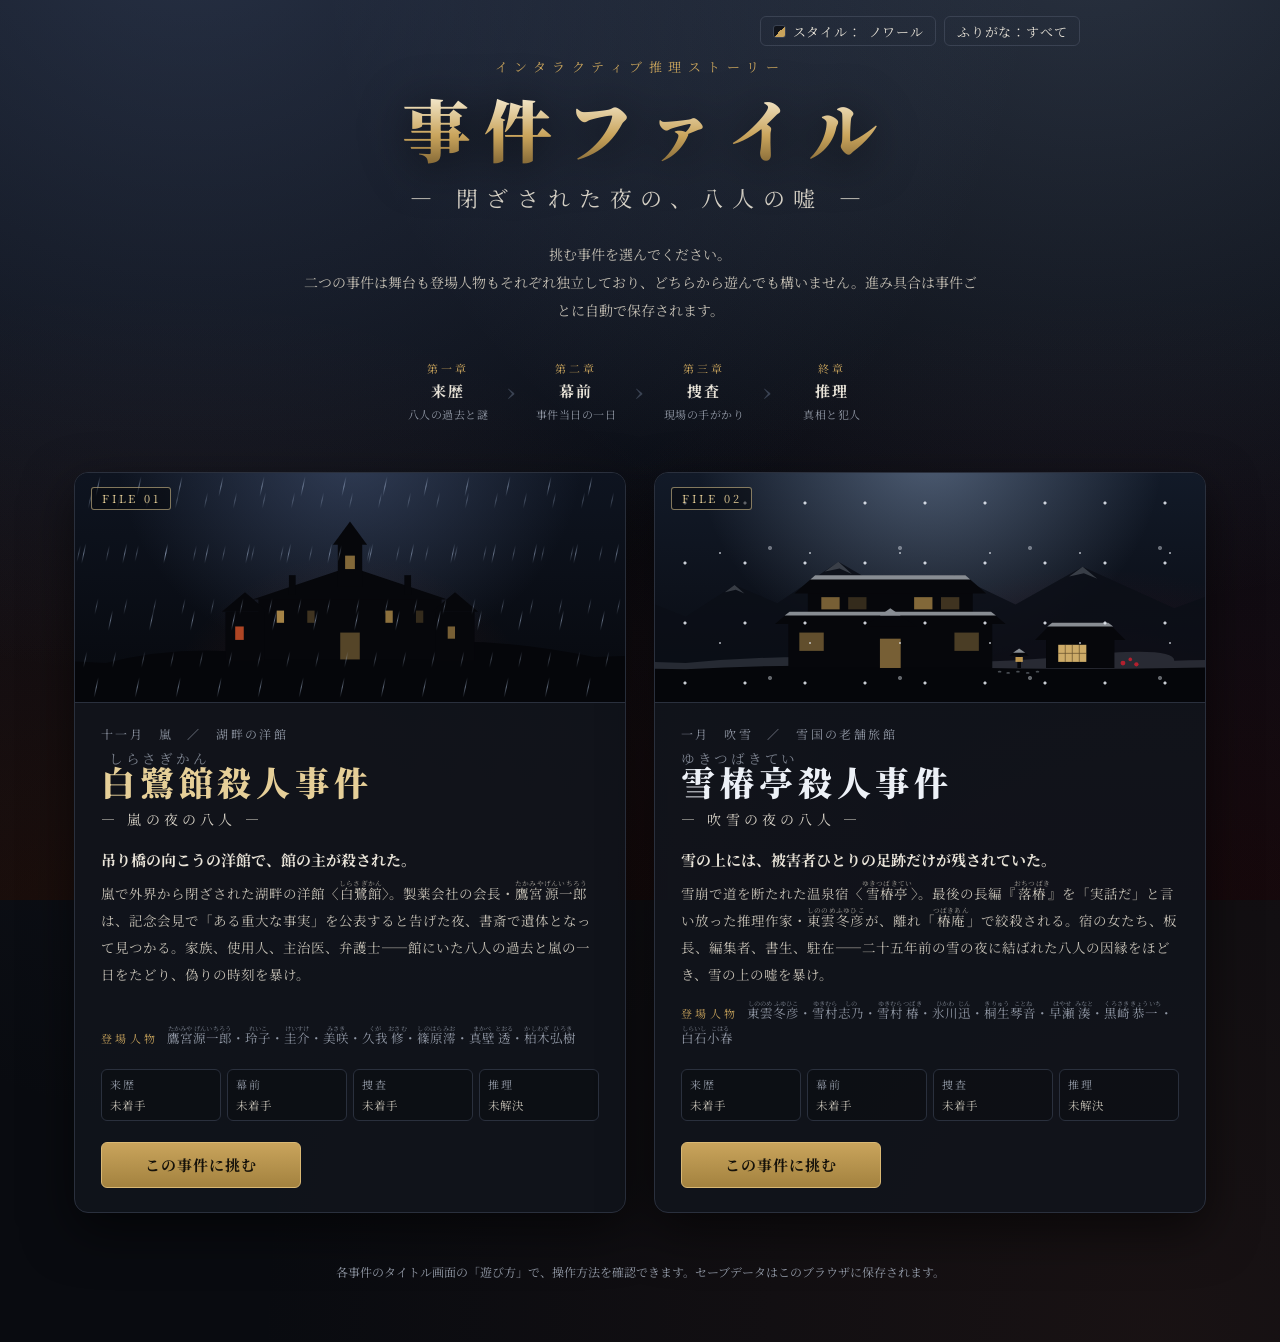
==== commit 55c7a332: "ページのスタイル切り替え（ノワール／緋色／月影／調書）を追加 - どの画面でも上部の「スタイル」ボタンから配色を切り替えられるようにした - 選んだスタイルは全ページ共通で保存し、描画前に適用する（j" ====
--- a/game.html
+++ b/game.html
@@ -10,6 +10,7 @@
   <link rel="preconnect" href="https://fonts.gstatic.com" crossorigin>
   <link rel="stylesheet" href="https://fonts.googleapis.com/css2?family=Noto+Serif+JP:wght@400;600;700;900&display=swap">
   <link rel="stylesheet" href="css/style.css">
+  <script src="js/theme.js"></script>
 </head>
 <body data-screen="title">
   <canvas id="rain" aria-hidden="true"></canvas>
@@ -20,6 +21,7 @@
     <div class="title-sky" aria-hidden="true"></div>
     <div class="title-mansion" id="title-art" aria-hidden="true"></div>
     <a class="title-back" href="index.html">← 事件ファイルの選択へ</a>
+    <div class="corner-tools"><button class="btn small ghost btn-theme" type="button"></button></div>
     <div class="title-wrap">
       <p class="title-kicker"><span class="title-file" data-ui="no"></span>インタラクティブ推理ストーリー</p>
       <h1 class="title-main" data-ui="title"></h1>
@@ -42,6 +44,7 @@
     <header class="topbar">
       <div class="brand" data-ui="scenarioBrand"></div>
       <div class="topbar-actions">
+        <button class="btn small ghost btn-theme" type="button"></button>
         <button class="btn small ghost btn-ruby" type="button"></button>
         <button id="btn-scn-back" class="btn small ghost">タイトルへ</button>
       </div>
@@ -64,6 +67,7 @@
       <nav class="stepper" aria-label="章の進行"></nav>
       <div class="loc-label" id="past-progress"></div>
       <div class="topbar-actions">
+        <button class="btn small ghost btn-theme" type="button"></button>
         <button class="btn small ghost btn-ruby" type="button"></button>
         <button id="btn-past-back" class="btn small ghost">目次</button>
       </div>
@@ -99,6 +103,7 @@
       <nav class="stepper" aria-label="章の進行"></nav>
       <div class="loc-label" id="stories-progress"></div>
       <div class="topbar-actions">
+        <button class="btn small ghost btn-theme" type="button"></button>
         <button class="btn small ghost btn-ruby" type="button"></button>
         <button id="btn-stories-back" class="btn small ghost">目次</button>
       </div>
@@ -122,6 +127,7 @@
       <div class="brand" id="reader-label"></div>
       <nav class="stepper" aria-label="章の進行"></nav>
       <div class="topbar-actions">
+        <button class="btn small ghost btn-theme" type="button"></button>
         <button class="btn small ghost btn-ruby" type="button"></button>
         <button id="btn-reader-prev" class="btn small ghost">‹ 前の章</button>
         <button id="btn-reader-next" class="btn small ghost">次の章 ›</button>
@@ -139,6 +145,7 @@
       <nav class="stepper" aria-label="章の進行"></nav>
       <div class="loc-label" id="loc-label"></div>
       <div class="topbar-actions">
+        <button class="btn small ghost btn-theme" type="button"></button>
         <button id="btn-rain" class="btn small ghost"></button>
         <button id="btn-log" class="btn small ghost">会話履歴</button>
         <button id="btn-menu" class="btn small ghost">メニュー</button>
@@ -169,6 +176,7 @@
       <nav class="stepper" aria-label="章の進行"></nav>
       <div class="cred-wrap">信頼度 <span id="cred" class="cred"></span></div>
       <div class="topbar-actions">
+        <button class="btn small ghost btn-theme" type="button"></button>
         <button id="btn-abort" class="btn small ghost">調査に戻る</button>
       </div>
     </header>
@@ -186,6 +194,7 @@
 
   <!-- エンディング -->
   <section id="screen-ending" class="screen">
+    <div class="corner-tools"><button class="btn small ghost btn-theme" type="button"></button></div>
     <div class="ending" id="ending"></div>
   </section>
 
--- a/css/style.css
+++ b/css/style.css
@@ -1,21 +1,387 @@
+/* ================================================================
+ * ページのスタイル（配色テーマ）
+ * :root がノワール（標準）。他のスタイルは html[data-theme] で差分だけを上書きする。
+ * --gold 系はスタイルごとのアクセント色。--gold-light は暗い挿絵の上で使う明るいアクセント。
+ * ================================================================ */
 :root {
+  color-scheme: dark;
   --bg: #090b10;
   --bg-2: #10131a;
   --panel: rgba(17, 20, 28, 0.9);
   --panel-2: rgba(25, 29, 39, 0.92);
   --line: #2a303d;
   --line-2: #3a4252;
+  --text: #e8e3d8;
+  --text-2: #d6d1c6;
+  --text-3: #c3beb3;
+  --muted: #9198a5;
+  --key: #f6e7bf;
+  --s1: #11141b;
+  --s2: #141820;
+  --s3: #1a1f29;
+  --s4: #232836;
+  --card-a: #171b24;
+  --card-b: #0f1218;
+  --dlg-a: rgba(18, 21, 29, 0.96);
+  --dlg-b: rgba(10, 12, 17, 0.97);
+  --paper-a: rgba(26, 29, 38, 0.96);
+  --paper-b: rgba(16, 18, 24, 0.97);
+  --toast: rgba(20, 23, 31, 0.96);
+  --toast-gold: rgba(40, 32, 18, 0.97);
+  --bar: rgba(8, 10, 14, 0.85);
+  --pip: rgba(10, 12, 17, 0.5);
+  --veil: rgba(3, 4, 7, 0.55);
+  --veil-2: rgba(3, 4, 7, 0.7);
+  --tint: rgba(255, 255, 255, 0.02);
+  --tint-2: rgba(255, 255, 255, 0.04);
+  --chip: #2a2417;
+  --chip-line: #5a4a2c;
+  --heart-off: #444b5a;
   --gold: #c9a45c;
   --gold-2: #e6cf98;
-  --text: #e8e3d8;
-  --muted: #9198a5;
+  --gold-3: #7d6232;
+  --gold-line: #6b5a33;
+  --gold-rgb: 201, 164, 92;
+  --gold-2-rgb: 230, 207, 152;
+  --gold-light: #e6cf98;
+  --gold-light-rgb: 230, 207, 152;
+  --gold-card-a: #1f1c16;
+  --gold-card-b: #14120e;
+  --primary-a: #c9a45c;
+  --primary-b: #a3823f;
+  --primary-line: #d9b874;
+  --primary-hi-a: #dcb86e;
+  --primary-hi-b: #b38f47;
+  --on-primary: #16120a;
+  --title-a: #f6ecd2;
+  --title-shadow: drop-shadow(0 6px 24px rgba(0, 0, 0, 0.8));
+  --title-snow-a: #ffffff;
+  --title-snow-b: #d9e1ec;
+  --title-snow: #edf1f7;
+  --violet: #9a7fb5;
+  --violet-2: #c4aee0;
+  --violet-3: #d6c4ee;
+  --violet-line: #6e5a85;
+  --violet-rgb: 154, 127, 181;
+  --violet-card-a: #1b1823;
+  --violet-card-b: #121018;
+  --green: #79a77f;
+  --green-2: #b8d4bb;
+  --green-line: #3c5a40;
+  --green-rgb: 60, 110, 70;
+  --green-hl-rgb: 121, 167, 127;
   --red: #c0473c;
   --red-2: #e0786e;
+  --red-rgb: 192, 71, 60;
+  --red-2-rgb: 224, 120, 110;
+  --on-red: #ffffff;
+  --danger-a: #5a2420;
+  --danger-b: #3d1714;
+  --danger-line: #8a3a33;
+  --danger-text: #ffd8d3;
+  --victim-line: #3d2a2a;
+  --victim-bg: rgba(80, 20, 20, 0.12);
+  --crime-text: #f3cbc5;
   --blue: #6f93bd;
-  --green: #79a77f;
+  --rank-s: #ffe9b0;
+  --rank-s-line: #ffd877;
+  --rank-s-rgb: 255, 216, 119;
+  --shade-rgb: 0, 0, 0;
+  --glow-1: rgba(60, 74, 105, 0.25);
+  --glow-2: rgba(120, 60, 40, 0.14);
+  --sky-a: #0b0f18;
+  --sky-b: #080a10;
+  --sky-c: #050608;
+  --sky-glow: rgba(90, 110, 150, 0.35);
+  --sky-ember: rgba(217, 86, 43, 0.12);
+  --sky-glow-2: rgba(150, 175, 210, 0.22);
+  --sky-ember-2: rgba(179, 32, 46, 0.12);
+  --ground: #05060a;
+  --name-mix: #ffffff;
+  --rain-rgb: 170, 190, 220;
+  --snow-rgb: 232, 238, 246;
   --font: "Noto Serif JP", "Yu Mincho", "YuMincho", "Hiragino Mincho ProN", "MS PMincho", serif;
   --radius: 10px;
   --shadow: 0 18px 50px rgba(0, 0, 0, 0.55);
+}
+
+/* 緋色：暗がりに滲む深紅 */
+html[data-theme="hiiro"] {
+  --bg: #0c0708;
+  --bg-2: #150c0e;
+  --panel: rgba(26, 14, 17, 0.9);
+  --panel-2: rgba(36, 20, 24, 0.92);
+  --line: #3a2328;
+  --line-2: #4e2f35;
+  --text: #f0e4e1;
+  --text-2: #dfd0cc;
+  --text-3: #c9b6b2;
+  --muted: #a48d8d;
+  --key: #ffd9d2;
+  --s1: #140b0d;
+  --s2: #1a0f12;
+  --s3: #231419;
+  --s4: #2f1b21;
+  --card-a: #1f1216;
+  --card-b: #12090b;
+  --dlg-a: rgba(28, 15, 18, 0.96);
+  --dlg-b: rgba(15, 8, 10, 0.97);
+  --paper-a: rgba(34, 19, 23, 0.96);
+  --paper-b: rgba(20, 11, 13, 0.97);
+  --toast: rgba(30, 16, 20, 0.96);
+  --toast-gold: rgba(52, 18, 24, 0.97);
+  --bar: rgba(14, 7, 9, 0.88);
+  --pip: rgba(16, 8, 10, 0.5);
+  --veil: rgba(8, 2, 4, 0.55);
+  --veil-2: rgba(8, 2, 4, 0.72);
+  --tint: rgba(255, 220, 220, 0.025);
+  --tint-2: rgba(255, 220, 220, 0.05);
+  --chip: #2e1418;
+  --chip-line: #6a2c34;
+  --heart-off: #4d3438;
+  --gold: #d0545e;
+  --gold-2: #f2b8b6;
+  --gold-3: #7a2630;
+  --gold-line: #6e2c34;
+  --gold-rgb: 208, 84, 94;
+  --gold-2-rgb: 242, 184, 182;
+  --gold-light: #f2b8b6;
+  --gold-light-rgb: 242, 184, 182;
+  --gold-card-a: #241316;
+  --gold-card-b: #170b0d;
+  --primary-a: #c94a55;
+  --primary-b: #8f2a35;
+  --primary-line: #e0727b;
+  --primary-hi-a: #d95e68;
+  --primary-hi-b: #a0333f;
+  --on-primary: #fff3f1;
+  --title-a: #fde6e3;
+  --title-snow-b: #f1dadd;
+  --title-snow: #f6ecee;
+  --violet: #b07fae;
+  --violet-2: #dcb3d8;
+  --violet-3: #eccce8;
+  --violet-line: #6e4569;
+  --violet-rgb: 176, 127, 174;
+  --violet-card-a: #22131f;
+  --violet-card-b: #150b13;
+  --green: #86ab84;
+  --green-2: #c2dcc0;
+  --green-line: #415c40;
+  --red: #e0703c;
+  --red-2: #f29a72;
+  --red-rgb: 224, 112, 60;
+  --red-2-rgb: 242, 154, 114;
+  --danger-a: #5c2a16;
+  --danger-b: #3e1a0d;
+  --danger-line: #9a4a2a;
+  --danger-text: #ffdcc8;
+  --crime-text: #ffcdb8;
+  --blue: #8d9fcf;
+  --rank-s: #ffe0dc;
+  --rank-s-line: #ff9a9a;
+  --rank-s-rgb: 255, 154, 154;
+  --glow-1: rgba(120, 30, 45, 0.28);
+  --glow-2: rgba(90, 20, 30, 0.2);
+  --sky-a: #180a0e;
+  --sky-b: #0f0608;
+  --sky-c: #060304;
+  --sky-glow: rgba(150, 40, 55, 0.35);
+  --sky-ember: rgba(210, 60, 60, 0.16);
+  --sky-glow-2: rgba(170, 60, 80, 0.22);
+  --sky-ember-2: rgba(200, 50, 60, 0.14);
+  --ground: #070304;
+  --rain-rgb: 220, 170, 175;
+  --snow-rgb: 246, 232, 234;
+}
+
+/* 月影：冷たい月光と銀 */
+html[data-theme="tsukikage"] {
+  --bg: #070a10;
+  --bg-2: #0c111a;
+  --panel: rgba(14, 19, 29, 0.9);
+  --panel-2: rgba(21, 28, 42, 0.92);
+  --line: #2a3648;
+  --line-2: #3e4f68;
+  --text: #e5eaf2;
+  --text-2: #cfd7e3;
+  --text-3: #b6c1d0;
+  --muted: #8592a6;
+  --key: #e9f1ff;
+  --s1: #0d121b;
+  --s2: #111824;
+  --s3: #172030;
+  --s4: #1f2a3c;
+  --card-a: #141c2a;
+  --card-b: #0b1019;
+  --dlg-a: rgba(15, 21, 33, 0.96);
+  --dlg-b: rgba(8, 12, 19, 0.97);
+  --paper-a: rgba(21, 28, 42, 0.96);
+  --paper-b: rgba(12, 17, 26, 0.97);
+  --toast: rgba(16, 22, 34, 0.96);
+  --toast-gold: rgba(22, 32, 50, 0.97);
+  --bar: rgba(6, 9, 15, 0.86);
+  --pip: rgba(8, 12, 19, 0.5);
+  --veil: rgba(2, 4, 8, 0.55);
+  --veil-2: rgba(2, 4, 8, 0.72);
+  --tint: rgba(200, 220, 255, 0.025);
+  --tint-2: rgba(200, 220, 255, 0.05);
+  --chip: #172235;
+  --chip-line: #3b5070;
+  --heart-off: #3b4558;
+  --gold: #a7bedc;
+  --gold-2: #e1eaf6;
+  --gold-3: #4e6383;
+  --gold-line: #435674;
+  --gold-rgb: 167, 190, 220;
+  --gold-2-rgb: 225, 234, 246;
+  --gold-light: #e1eaf6;
+  --gold-light-rgb: 225, 234, 246;
+  --gold-card-a: #152034;
+  --gold-card-b: #0c1320;
+  --primary-a: #b9cbe3;
+  --primary-b: #7f97b9;
+  --primary-line: #d2dfef;
+  --primary-hi-a: #cad8ec;
+  --primary-hi-b: #8fa6c6;
+  --on-primary: #0b1322;
+  --title-a: #ffffff;
+  --title-snow-b: #dbe6f4;
+  --title-snow: #eef3fa;
+  --violet: #8f8fd0;
+  --violet-2: #c3c3f0;
+  --violet-3: #d8d8fa;
+  --violet-line: #555a8c;
+  --violet-rgb: 143, 143, 208;
+  --violet-card-a: #161a2c;
+  --violet-card-b: #0d0f1c;
+  --green: #74b0a0;
+  --green-2: #b6dcd2;
+  --green-line: #355a52;
+  --green-rgb: 50, 110, 100;
+  --green-hl-rgb: 116, 176, 160;
+  --red: #c8566a;
+  --red-2: #e88d9c;
+  --red-rgb: 200, 86, 106;
+  --red-2-rgb: 232, 141, 156;
+  --crime-text: #f2c9d0;
+  --blue: #7fb2d6;
+  --rank-s: #f4f8ff;
+  --rank-s-line: #c9dcf5;
+  --rank-s-rgb: 201, 220, 245;
+  --glow-1: rgba(80, 110, 160, 0.28);
+  --glow-2: rgba(60, 80, 120, 0.16);
+  --sky-a: #0c1424;
+  --sky-b: #080d18;
+  --sky-c: #04060b;
+  --sky-glow: rgba(140, 170, 220, 0.42);
+  --sky-ember: rgba(150, 170, 210, 0.1);
+  --sky-glow-2: rgba(170, 195, 230, 0.24);
+  --sky-ember-2: rgba(120, 140, 190, 0.12);
+  --ground: #04060b;
+  --rain-rgb: 190, 205, 230;
+  --snow-rgb: 240, 245, 252;
+}
+
+/* 調書：古い捜査資料の紙とインク（明るいスタイル） */
+html[data-theme="chousho"] {
+  color-scheme: light;
+  --bg: #e8dec8;
+  --bg-2: #f1e9d6;
+  --panel: rgba(248, 242, 229, 0.94);
+  --panel-2: rgba(242, 234, 216, 0.96);
+  --line: #d2c3a3;
+  --line-2: #b8a47e;
+  --text: #2a2018;
+  --text-2: #3a2e23;
+  --text-3: #54473a;
+  --muted: #7b6c58;
+  --key: #5c1c12;
+  --s1: #efe6d2;
+  --s2: #f6efe0;
+  --s3: #ede2ca;
+  --s4: #e2d4b6;
+  --card-a: #faf5ea;
+  --card-b: #efe5cf;
+  --dlg-a: rgba(250, 245, 234, 0.97);
+  --dlg-b: rgba(238, 228, 206, 0.98);
+  --paper-a: rgba(252, 248, 238, 0.97);
+  --paper-b: rgba(244, 236, 219, 0.98);
+  --toast: rgba(250, 245, 234, 0.97);
+  --toast-gold: rgba(244, 228, 214, 0.98);
+  --bar: rgba(238, 229, 209, 0.92);
+  --pip: rgba(236, 226, 205, 0.7);
+  --veil: rgba(40, 28, 16, 0.32);
+  --veil-2: rgba(40, 28, 16, 0.45);
+  --tint: rgba(110, 80, 30, 0.035);
+  --tint-2: rgba(110, 80, 30, 0.08);
+  --chip: #f0e0d2;
+  --chip-line: #c79c84;
+  --heart-off: #cbbb9c;
+  --gold: #8f3426;
+  --gold-2: #6a2116;
+  --gold-3: #b8735a;
+  --gold-line: #c29a84;
+  --gold-rgb: 143, 52, 38;
+  --gold-2-rgb: 106, 33, 22;
+  --gold-light: #f0d9a0;
+  --gold-light-rgb: 240, 217, 160;
+  --gold-card-a: #f7ede2;
+  --gold-card-b: #eddcca;
+  --primary-a: #983a2b;
+  --primary-b: #74261b;
+  --primary-line: #5e1d14;
+  --primary-hi-a: #a84637;
+  --primary-hi-b: #842f22;
+  --on-primary: #fcf6ea;
+  --title-a: #5a1c13;
+  --title-shadow: drop-shadow(0 2px 6px rgba(90, 60, 20, 0.22));
+  --title-snow-a: #1f3048;
+  --title-snow-b: #36506f;
+  --title-snow: #26405e;
+  --violet: #6e4f93;
+  --violet-2: #5a3d7e;
+  --violet-3: #4a3169;
+  --violet-line: #b9a6d2;
+  --violet-rgb: 110, 79, 147;
+  --violet-card-a: #f6f0f6;
+  --violet-card-b: #ece2ec;
+  --green: #3e7a48;
+  --green-2: #2e5e36;
+  --green-line: #9cc0a2;
+  --green-rgb: 62, 122, 72;
+  --green-hl-rgb: 120, 170, 125;
+  --red: #b23b2c;
+  --red-2: #9b2f22;
+  --red-rgb: 178, 59, 44;
+  --red-2-rgb: 155, 47, 34;
+  --on-red: #7a1f14;
+  --danger-a: #b5483a;
+  --danger-b: #8f3125;
+  --danger-line: #7a2418;
+  --danger-text: #fff4ef;
+  --victim-line: #d2a89c;
+  --victim-bg: rgba(150, 50, 30, 0.07);
+  --crime-text: #7a1f14;
+  --blue: #2f5b8c;
+  --rank-s: #8a3a10;
+  --rank-s-line: #c27a2a;
+  --rank-s-rgb: 194, 122, 42;
+  --shade-rgb: 90, 66, 34;
+  --shadow: 0 14px 36px rgba(90, 66, 34, 0.22);
+  --glow-1: rgba(255, 250, 238, 0.7);
+  --glow-2: rgba(150, 90, 40, 0.12);
+  --sky-a: #f1e9d7;
+  --sky-b: #e6dbc2;
+  --sky-c: #d8c8a5;
+  --sky-glow: rgba(255, 255, 255, 0.6);
+  --sky-ember: rgba(143, 52, 38, 0.12);
+  --sky-glow-2: rgba(255, 252, 244, 0.5);
+  --sky-ember-2: rgba(47, 91, 140, 0.08);
+  --ground: #1c1610;
+  --name-mix: #2a2018;
+  --rain-rgb: 95, 80, 60;
+  --snow-rgb: 125, 135, 155;
 }
 
 * { box-sizing: border-box; }
@@ -34,8 +400,8 @@
 body {
   overflow: hidden;
   background:
-    radial-gradient(ellipse at 20% 0%, rgba(60, 74, 105, 0.25), transparent 60%),
-    radial-gradient(ellipse at 90% 100%, rgba(120, 60, 40, 0.14), transparent 55%),
+    radial-gradient(ellipse at 20% 0%, var(--glow-1), transparent 60%),
+    radial-gradient(ellipse at 90% 100%, var(--glow-2), transparent 55%),
     var(--bg);
 }
 
@@ -48,7 +414,7 @@
 .hl {
   color: var(--gold-2);
   font-weight: 700;
-  text-shadow: 0 0 12px rgba(230, 207, 152, 0.25);
+  text-shadow: 0 0 12px rgba(var(--gold-2-rgb), 0.25);
 }
 
 /* ---------------- ふりがな（固有名詞のルビ） ---------------- */
@@ -114,7 +480,7 @@
 .btn {
   appearance: none;
   border: 1px solid var(--line-2);
-  background: linear-gradient(180deg, #1d222d, #151922);
+  background: linear-gradient(180deg, var(--s3), var(--s2));
   color: var(--text);
   padding: 0.6em 1.3em;
   border-radius: 6px;
@@ -123,13 +489,13 @@
   cursor: pointer;
   transition: background 0.2s, border-color 0.2s, transform 0.1s, box-shadow 0.2s;
 }
-.btn:hover:not(:disabled) { border-color: var(--gold); box-shadow: 0 0 0 1px rgba(201, 164, 92, 0.25), 0 6px 18px rgba(0, 0, 0, 0.35); }
+.btn:hover:not(:disabled) { border-color: var(--gold); box-shadow: 0 0 0 1px rgba(var(--gold-rgb), 0.25), 0 6px 18px rgba(var(--shade-rgb), 0.35); }
 .btn:active:not(:disabled) { transform: translateY(1px); }
 .btn:disabled { opacity: 0.4; cursor: not-allowed; }
-.btn.primary { background: linear-gradient(180deg, #c9a45c, #a3823f); color: #16120a; border-color: #d9b874; font-weight: 700; }
-.btn.primary:hover:not(:disabled) { background: linear-gradient(180deg, #dcb86e, #b38f47); }
-.btn.accent { border-color: #7f6a3e; color: var(--gold-2); }
-.btn.danger { border-color: #8a3a33; color: #ffd8d3; background: linear-gradient(180deg, #5a2420, #3d1714); }
+.btn.primary { background: linear-gradient(180deg, var(--primary-a), var(--primary-b)); color: var(--on-primary); border-color: var(--primary-line); font-weight: 700; }
+.btn.primary:hover:not(:disabled) { background: linear-gradient(180deg, var(--primary-hi-a), var(--primary-hi-b)); }
+.btn.accent { border-color: var(--gold-line); color: var(--gold-2); }
+.btn.danger { border-color: var(--danger-line); color: var(--danger-text); background: linear-gradient(180deg, var(--danger-a), var(--danger-b)); }
 .btn.ghost { background: transparent; }
 .btn.small { padding: 0.35em 0.9em; font-size: 13px; }
 .btn.tiny { padding: 0.2em 0.6em; font-size: 12px; }
@@ -141,7 +507,7 @@
   font-size: 10px;
   font-weight: 700;
   letter-spacing: 0.08em;
-  color: #1a1208;
+  color: var(--on-primary);
   background: var(--gold);
   border-radius: 3px;
   padding: 0 5px;
@@ -182,9 +548,9 @@
   position: absolute;
   inset: 0;
   background:
-    radial-gradient(ellipse at 50% 120%, rgba(217, 86, 43, 0.12), transparent 50%),
-    radial-gradient(ellipse at 50% -10%, rgba(90, 110, 150, 0.35), transparent 60%),
-    linear-gradient(180deg, #0b0f18 0%, #080a10 70%, #050608 100%);
+    radial-gradient(ellipse at 50% 120%, var(--sky-ember), transparent 50%),
+    radial-gradient(ellipse at 50% -10%, var(--sky-glow), transparent 60%),
+    linear-gradient(180deg, var(--sky-a) 0%, var(--sky-b) 70%, var(--sky-c) 100%);
 }
 .title-mansion {
   position: absolute;
@@ -194,7 +560,7 @@
   height: 40vh;
   opacity: 0.95;
   pointer-events: none;
-  background: linear-gradient(0deg, #05060a 0 16%, transparent 16%);
+  background: linear-gradient(0deg, var(--ground) 0 16%, transparent 16%);
 }
 .title-mansion svg { width: 100%; height: 100%; }
 .title-wrap {
@@ -217,16 +583,16 @@
   letter-spacing: 0.14em;
   margin: 0;
   line-height: 1.2;
-  background: linear-gradient(180deg, #f6ecd2 10%, #c9a45c 60%, #7d6232 100%);
+  background: linear-gradient(180deg, var(--title-a) 10%, var(--gold) 60%, var(--gold-3) 100%);
   -webkit-background-clip: text;
   background-clip: text;
   color: transparent;
-  filter: drop-shadow(0 6px 24px rgba(0, 0, 0, 0.8));
+  filter: var(--title-shadow);
 }
 .title-sub {
   font-size: clamp(16px, 2.4vw, 22px);
   letter-spacing: 0.4em;
-  color: #cfd4dd;
+  color: var(--text-2);
   margin: 0.5em 0 0;
 }
 .title-badge {
@@ -259,7 +625,7 @@
   border-radius: 6px;
   overflow: hidden;
   border: 1px solid var(--line-2);
-  box-shadow: 0 8px 20px rgba(0, 0, 0, 0.5);
+  box-shadow: 0 8px 20px rgba(var(--shade-rgb), 0.5);
 }
 .cast-name { font-size: 13px; margin-top: 4px; font-weight: 700; }
 .cast-role { font-size: 10.5px; color: var(--muted); line-height: 1.4; }
@@ -273,7 +639,7 @@
   align-items: center;
   gap: 16px;
   padding: 10px 18px;
-  background: rgba(8, 10, 14, 0.85);
+  background: var(--bar);
   border-bottom: 1px solid var(--line);
   backdrop-filter: blur(6px);
   position: relative;
@@ -317,19 +683,19 @@
   font-weight: 700;
 }
 .pane::-webkit-scrollbar, .nb-body::-webkit-scrollbar, .backlog::-webkit-scrollbar { width: 8px; }
-.pane::-webkit-scrollbar-thumb, .nb-body::-webkit-scrollbar-thumb, .backlog::-webkit-scrollbar-thumb { background: #2b3140; border-radius: 4px; }
+.pane::-webkit-scrollbar-thumb, .nb-body::-webkit-scrollbar-thumb, .backlog::-webkit-scrollbar-thumb { background: var(--s4); border-radius: 4px; }
 
 /* 見取り図 */
 .map-svg { width: 100%; height: auto; display: block; }
-.map-frame { fill: rgba(255, 255, 255, 0.015); stroke: var(--line-2); stroke-dasharray: 3 4; }
+.map-frame { fill: var(--tint); stroke: var(--line-2); stroke-dasharray: 3 4; }
 .map-compass { fill: var(--muted); font-size: 9px; letter-spacing: 0.1em; }
 .room { cursor: pointer; outline: none; }
-.room rect { fill: #161a23; stroke: #3a4252; stroke-width: 1.2; transition: fill 0.2s, stroke 0.2s; }
-.room text { fill: #aab1bd; font-size: 11px; font-family: var(--font); pointer-events: none; letter-spacing: 0.04em; }
-.room.visited rect { fill: #1c212c; }
-.room.outdoor rect { fill: #10151b; stroke-dasharray: 4 3; }
-.room:hover rect, .room:focus rect { fill: #262c3a; stroke: var(--gold); }
-.room.current rect { fill: rgba(201, 164, 92, 0.2); stroke: var(--gold); stroke-width: 2; }
+.room rect { fill: var(--s2); stroke: var(--line-2); stroke-width: 1.2; transition: fill 0.2s, stroke 0.2s; }
+.room text { fill: var(--text-3); font-size: 11px; font-family: var(--font); pointer-events: none; letter-spacing: 0.04em; }
+.room.visited rect { fill: var(--s3); }
+.room.outdoor rect { fill: var(--s1); stroke-dasharray: 4 3; }
+.room:hover rect, .room:focus rect { fill: var(--s4); stroke: var(--gold); }
+.room.current rect { fill: rgba(var(--gold-rgb), 0.2); stroke: var(--gold); stroke-width: 2; }
 .room.current text { fill: var(--gold-2); font-weight: 700; }
 .room .pend { fill: var(--red); stroke: none; }
 .room text.pend-n { fill: #fff; font-size: 8px; font-weight: 700; font-family: sans-serif; }
@@ -342,7 +708,7 @@
   align-items: center;
   gap: 8px;
   padding: 7px 10px;
-  background: #141820;
+  background: var(--s2);
   border: 1px solid var(--line);
   border-radius: 6px;
   cursor: pointer;
@@ -350,8 +716,8 @@
   text-align: left;
   transition: border-color 0.2s, background 0.2s;
 }
-.loc-btn:hover { border-color: var(--line-2); background: #1a1f29; }
-.loc-btn.current { border-color: var(--gold); background: rgba(201, 164, 92, 0.12); color: var(--gold-2); }
+.loc-btn:hover { border-color: var(--line-2); background: var(--s3); }
+.loc-btn.current { border-color: var(--gold); background: rgba(var(--gold-rgb), 0.12); color: var(--gold-2); }
 .loc-btn-pend { font-size: 11px; color: var(--red-2); white-space: nowrap; }
 .loc-btn-done { font-size: 11px; color: var(--muted); white-space: nowrap; }
 
@@ -376,7 +742,7 @@
 }
 .scene-floor, .scene-name { position: relative; z-index: 1; }
 .scene-floor { font-size: 12px; letter-spacing: 0.3em; color: rgba(255, 255, 255, 0.65); }
-.scene-name { margin: 0; font-size: 26px; letter-spacing: 0.12em; font-weight: 900; text-shadow: 0 2px 12px rgba(0, 0, 0, 0.8); }
+.scene-name { margin: 0; color: #ece7dd; font-size: 26px; letter-spacing: 0.12em; font-weight: 900; text-shadow: 0 2px 12px rgba(0, 0, 0, 0.8); }
 
 .bg-study { background: radial-gradient(ellipse at 15% 110%, rgba(230, 110, 40, 0.55), transparent 55%), linear-gradient(135deg, #3a1d14, #160c0a 70%); }
 .bg-corridor { background: radial-gradient(ellipse at 85% 50%, rgba(220, 180, 110, 0.18), transparent 50%), linear-gradient(90deg, #13151b, #1d1a18); }
@@ -387,7 +753,7 @@
 .bg-guest { background: radial-gradient(ellipse at 30% 30%, rgba(170, 120, 150, 0.25), transparent 55%), linear-gradient(135deg, #22192a, #100c14); }
 .bg-service { background: radial-gradient(ellipse at 70% 30%, rgba(200, 200, 180, 0.15), transparent 55%), linear-gradient(135deg, #1b1d1f, #0d0e10); }
 
-.scene-desc { margin: 14px 2px 0; color: #d6d1c6; }
+.scene-desc { margin: 14px 2px 0; color: var(--text-2); }
 .scene-hint { margin-top: 1.6em; font-size: 13px; color: var(--muted); border-left: 2px solid var(--line-2); padding-left: 10px; }
 
 .hotspots { display: grid; grid-template-columns: repeat(auto-fill, minmax(220px, 1fr)); gap: 8px; }
@@ -401,11 +767,11 @@
   padding: 10px 12px;
   border-radius: 8px;
   border: 1px solid var(--line-2);
-  background: linear-gradient(180deg, #1a1f29, #141820);
+  background: linear-gradient(180deg, var(--s3), var(--s2));
   cursor: pointer;
   transition: border-color 0.2s, transform 0.1s, background 0.2s;
 }
-.hotspot:hover { border-color: var(--gold); background: linear-gradient(180deg, #212735, #171c26); }
+.hotspot:hover { border-color: var(--gold); background: linear-gradient(180deg, var(--s4), var(--s3)); }
 .hotspot:active { transform: translateY(1px); }
 .hs-mark {
   grid-row: span 2;
@@ -416,11 +782,11 @@
   place-items: center;
   font-size: 13px;
   font-weight: 700;
-  background: rgba(192, 71, 60, 0.85);
+  background: rgba(var(--red-rgb), 0.85);
   color: #fff;
   font-family: sans-serif;
 }
-.hotspot.done .hs-mark { background: #2b3242; color: var(--gold-2); }
+.hotspot.done .hs-mark { background: var(--s4); color: var(--gold-2); }
 .hotspot.done { border-color: var(--line); }
 .hs-label { font-size: 14.5px; }
 .hs-clue { font-size: 11.5px; color: var(--gold); }
@@ -430,7 +796,7 @@
   position: relative;
   border: 1px solid var(--line-2);
   border-radius: 8px;
-  background: #131720;
+  background: var(--s2);
   padding: 0 0 6px;
   cursor: pointer;
   overflow: hidden;
@@ -480,7 +846,7 @@
   border-radius: 6px;
   padding: 9px 11px;
   margin-bottom: 8px;
-  background: rgba(255, 255, 255, 0.02);
+  background: var(--tint);
 }
 .clue-card.testimony { border-left-color: var(--blue); }
 .clue-head { display: flex; align-items: center; gap: 8px; }
@@ -491,25 +857,25 @@
   display: grid;
   place-items: center;
   border-radius: 4px;
-  background: #2a2417;
+  background: var(--chip);
   color: var(--gold-2);
   font-size: 12px;
   font-weight: 700;
-  border: 1px solid #5a4a2c;
+  border: 1px solid var(--chip-line);
 }
 .clue-by { width: 26px; height: 31px; flex: none; border-radius: 4px; overflow: hidden; border: 1px solid var(--line-2); }
 .clue-name { font-weight: 700; font-size: 14.5px; }
 .clue-speaker { font-size: 11px; color: var(--blue); margin-top: 2px; }
-.clue-desc { margin: 4px 0 0; font-size: 13px; color: #cbc6bb; line-height: 1.7; }
+.clue-desc { margin: 4px 0 0; font-size: 13px; color: var(--text-3); line-height: 1.7; }
 
 .person-card {
   border: 1px solid var(--line);
   border-radius: 8px;
   padding: 10px;
   margin-bottom: 10px;
-  background: rgba(255, 255, 255, 0.02);
-}
-.person-card.victim { border-color: #3d2a2a; background: rgba(80, 20, 20, 0.12); }
+  background: var(--tint);
+}
+.person-card.victim { border-color: var(--victim-line); background: var(--victim-bg); }
 .pc-top { display: flex; gap: 10px; }
 .pc-portrait { width: 64px; height: 77px; flex: none; border-radius: 6px; overflow: hidden; border: 1px solid var(--line-2); }
 .pc-info { min-width: 0; }
@@ -519,7 +885,7 @@
 .pc-role { font-size: 12.5px; color: var(--gold-2); }
 .pc-calls { font-size: 12px; color: var(--blue); }
 .pc-dead { font-size: 11px; color: var(--red-2); letter-spacing: 0.3em; }
-.pc-profile { font-size: 12.5px; color: #c3beb3; margin: 8px 0 0; line-height: 1.7; }
+.pc-profile { font-size: 12.5px; color: var(--text-3); margin: 8px 0 0; line-height: 1.7; }
 .pc-notes { margin: 6px 0 0; padding-left: 1.1em; font-size: 12.5px; color: var(--gold-2); }
 .pc-talk { margin-top: 8px; width: 100%; }
 
@@ -527,23 +893,23 @@
 .timeline::before { content: ""; position: absolute; left: 52px; top: 4px; bottom: 4px; width: 1px; background: var(--line-2); }
 .timeline li { display: grid; grid-template-columns: 44px 16px 1fr; align-items: start; gap: 0 6px; padding: 5px 0; font-size: 13px; }
 .tl-time { font-family: "Consolas", "Menlo", monospace; color: var(--gold-2); font-size: 12.5px; padding-top: 1px; }
-.tl-dot { width: 9px; height: 9px; border-radius: 50%; margin: 7px 0 0 4px; box-shadow: 0 0 0 2px #10131a; position: relative; z-index: 1; }
-.tl-text { color: #d3cec3; line-height: 1.6; }
+.tl-dot { width: 9px; height: 9px; border-radius: 50%; margin: 7px 0 0 4px; box-shadow: 0 0 0 2px var(--bg-2); position: relative; z-index: 1; }
+.tl-text { color: var(--text-2); line-height: 1.6; }
 
 .mystery {
   border: 1px solid var(--line);
   border-radius: 6px;
   padding: 9px 11px;
   margin-bottom: 8px;
-  background: rgba(255, 255, 255, 0.02);
-}
-.mystery.solved { border-color: #3c5a40; background: rgba(60, 110, 70, 0.1); }
+  background: var(--tint);
+}
+.mystery.solved { border-color: var(--green-line); background: rgba(var(--green-rgb), 0.1); }
 .my-head { display: flex; justify-content: space-between; gap: 8px; align-items: flex-start; }
 .my-q { font-weight: 700; font-size: 13.5px; }
 .my-status { flex: none; font-size: 11px; color: var(--muted); border: 1px solid var(--line-2); border-radius: 10px; padding: 0 8px; white-space: nowrap; }
-.mystery.solved .my-status { color: var(--green); border-color: #3c5a40; }
-.my-body { margin: 4px 0 0; font-size: 12.5px; color: #b9b4a9; }
-.mystery.solved .my-body { color: #b8d4bb; }
+.mystery.solved .my-status { color: var(--green); border-color: var(--green-line); }
+.my-body { margin: 4px 0 0; font-size: 12.5px; color: var(--text-3); }
+.mystery.solved .my-body { color: var(--green-2); }
 
 /* ---------------- 会話ウィンドウ ---------------- */
 .overlay {
@@ -551,8 +917,8 @@
   inset: 0;
   z-index: 50;
 }
-#dialogue { background: rgba(3, 4, 7, 0.55); cursor: pointer; user-select: none; }
-#modal { z-index: 60; background: rgba(3, 4, 7, 0.7); display: flex; align-items: center; justify-content: center; padding: 18px; }
+#dialogue { background: var(--veil); cursor: pointer; user-select: none; }
+#modal { z-index: 60; background: var(--veil-2); display: flex; align-items: center; justify-content: center; padding: 18px; }
 
 .dlg-stage { display: none; position: absolute; inset: 0; overflow: hidden; }
 #dialogue.staged { background: #000; }
@@ -567,8 +933,8 @@
   left: 30px;
   font-size: 14px;
   letter-spacing: 0.3em;
-  color: rgba(230, 207, 152, 0.85);
-  border-left: 2px solid var(--gold);
+  color: rgba(var(--gold-light-rgb), 0.85);
+  border-left: 2px solid rgba(var(--gold-light-rgb), 0.7);
   padding-left: 12px;
 }
 .stage-black { background: #000; }
@@ -596,11 +962,11 @@
   grid-template-columns: 118px 1fr;
   gap: 18px;
   padding: 18px 22px 26px 18px;
-  background: linear-gradient(180deg, rgba(18, 21, 29, 0.96), rgba(10, 12, 17, 0.97));
+  background: linear-gradient(180deg, var(--dlg-a), var(--dlg-b));
   border: 1px solid var(--line-2);
-  border-top: 1px solid rgba(201, 164, 92, 0.6);
+  border-top: 1px solid rgba(var(--gold-rgb), 0.6);
   border-radius: 10px;
-  box-shadow: 0 20px 60px rgba(0, 0, 0, 0.7);
+  box-shadow: 0 20px 60px rgba(var(--shade-rgb), 0.7);
   animation: rise 0.25s ease-out;
 }
 @keyframes rise { from { opacity: 0; transform: translate(-50%, 10px); } to { opacity: 1; transform: translate(-50%, 0); } }
@@ -609,7 +975,7 @@
 .dlg-box.kind-narr .dlg-portrait, .dlg-box.kind-card .dlg-portrait { display: none; }
 .dlg-name { font-weight: 900; font-size: 17px; letter-spacing: 0.12em; min-height: 1.4em; margin-bottom: 4px; }
 .dlg-text { font-size: 17px; line-height: 1.95; white-space: pre-wrap; }
-.dlg-box.kind-narr .dlg-text { color: #d9d3c4; }
+.dlg-box.kind-narr .dlg-text { color: var(--text-2); }
 .dlg-box.kind-narr .dlg-name { display: none; }
 .dlg-box.kind-card {
   top: 50%;
@@ -628,8 +994,10 @@
   font-weight: 900;
   letter-spacing: 0.22em;
   color: var(--gold-2);
-  text-shadow: 0 4px 24px rgba(0, 0, 0, 0.9);
-}
+  text-shadow: 0 4px 24px rgba(var(--shade-rgb), 0.9);
+}
+html[data-theme="chousho"] .dlg-box.kind-card .dlg-text { text-shadow: 0 2px 12px rgba(255, 250, 238, 0.85); }
+#dialogue.staged .dlg-box.kind-card .dlg-text { color: var(--gold-light); text-shadow: 0 4px 24px rgba(0, 0, 0, 0.9); }
 @keyframes fadein { from { opacity: 0; } to { opacity: 1; } }
 .dlg-next {
   position: absolute;
@@ -646,7 +1014,7 @@
   top: -30px;
   right: 0;
   border: 1px solid var(--line-2);
-  background: rgba(8, 10, 14, 0.85);
+  background: var(--bar);
   color: var(--muted);
   font-size: 11px;
   border-radius: 4px;
@@ -659,9 +1027,9 @@
 
 /* ---------------- モーダル ---------------- */
 .modal-card {
-  background: linear-gradient(180deg, #171b24, #0f1218);
+  background: linear-gradient(180deg, var(--card-a), var(--card-b));
   border: 1px solid var(--line-2);
-  border-top: 1px solid rgba(201, 164, 92, 0.55);
+  border-top: 1px solid rgba(var(--gold-rgb), 0.55);
   border-radius: 12px;
   box-shadow: var(--shadow);
   max-width: 720px;
@@ -680,18 +1048,18 @@
 .confirm-actions { display: flex; gap: 10px; justify-content: flex-end; margin-top: 18px; flex-wrap: wrap; }
 .warn { color: var(--red-2); font-size: 13.5px; }
 .ok { color: var(--green); font-size: 13.5px; }
-.rules { font-size: 13px; color: #c3beb3; padding-left: 1.2em; }
+.rules { font-size: 13px; color: var(--text-3); padding-left: 1.2em; }
 .ready-meter { margin: 12px 0 4px; }
 .ready-label { font-size: 14px; font-weight: 700; }
-.ready-bar, .dp-bar { height: 8px; border-radius: 4px; background: #232836; overflow: hidden; margin-top: 6px; }
-.ready-fill, .dp-fill { height: 100%; background: linear-gradient(90deg, #8a6a32, var(--gold-2)); transition: width 0.6s; }
+.ready-bar, .dp-bar { height: 8px; border-radius: 4px; background: var(--s4); overflow: hidden; margin-top: 6px; }
+.ready-fill, .dp-fill { height: 100%; background: linear-gradient(90deg, var(--gold-3), var(--gold-2)); transition: width 0.6s; }
 .menu-list { display: grid; gap: 8px; }
 .howto { padding-left: 1.3em; font-size: 14px; }
 .howto li { margin-bottom: 0.5em; }
 
 .backlog { max-height: 60vh; overflow-y: auto; padding-right: 6px; }
-.bl-line { padding: 6px 0; border-bottom: 1px solid rgba(255, 255, 255, 0.04); font-size: 14px; }
-.bl-line.narr .bl-text { color: #b9b4a9; }
+.bl-line { padding: 6px 0; border-bottom: 1px solid var(--tint-2); font-size: 14px; }
+.bl-line.narr .bl-text { color: var(--text-3); }
 .bl-name { display: block; font-weight: 700; font-size: 12.5px; }
 
 /* 聞き込み */
@@ -710,13 +1078,13 @@
   padding: 10px 14px;
   border: 1px solid var(--line-2);
   border-radius: 7px;
-  background: #161a23;
+  background: var(--s2);
   cursor: pointer;
   font-size: 15px;
   transition: border-color 0.2s, background 0.2s;
 }
-.topic:hover { border-color: var(--gold); background: #1c212c; }
-.topic.seen { color: #aaa69c; }
+.topic:hover { border-color: var(--gold); background: var(--s3); }
+.topic.seen { color: var(--text-3); }
 .topic-seen { font-size: 11px; color: var(--muted); }
 .talk-tip { font-size: 12.5px; color: var(--muted); margin: 14px 0 0; }
 .talk-actions { display: flex; gap: 10px; margin-top: 12px; flex-wrap: wrap; }
@@ -727,14 +1095,14 @@
 .pick-tabs { display: flex; gap: 6px; margin-bottom: 10px; }
 .pick-tab {
   border: 1px solid var(--line-2);
-  background: #141820;
+  background: var(--s2);
   border-radius: 6px;
   padding: 4px 14px;
   cursor: pointer;
   font-size: 13.5px;
   color: var(--muted);
 }
-.pick-tab.on { color: var(--gold-2); border-color: var(--gold); background: rgba(201, 164, 92, 0.1); }
+.pick-tab.on { color: var(--gold-2); border-color: var(--gold); background: rgba(var(--gold-rgb), 0.1); }
 .pick-body { display: grid; grid-template-columns: minmax(0, 1.4fr) minmax(0, 1fr); gap: 14px; }
 .pick-grid {
   display: grid;
@@ -753,34 +1121,34 @@
   padding: 7px 9px;
   border: 1px solid var(--line);
   border-radius: 6px;
-  background: #141820;
+  background: var(--s2);
   cursor: pointer;
   font-size: 13px;
   line-height: 1.4;
 }
-.pick-card:hover { border-color: var(--line-2); background: #1a1f29; }
-.pick-card.sel { border-color: var(--gold); background: rgba(201, 164, 92, 0.15); color: var(--gold-2); }
+.pick-card:hover { border-color: var(--line-2); background: var(--s3); }
+.pick-card.sel { border-color: var(--gold); background: rgba(var(--gold-rgb), 0.15); color: var(--gold-2); }
 .pick-by { width: 24px; height: 29px; flex: none; border-radius: 3px; overflow: hidden; }
 .pick-card .clue-icon { width: 24px; height: 24px; font-size: 11px; }
 .pick-detail {
   border: 1px solid var(--line);
   border-radius: 8px;
   padding: 12px 14px;
-  background: rgba(255, 255, 255, 0.02);
+  background: var(--tint);
   font-size: 13.5px;
   align-self: start;
 }
 .pick-detail.empty { color: var(--muted); }
-.pick-detail p { margin: 6px 0 0; color: #cbc6bb; }
+.pick-detail p { margin: 6px 0 0; color: var(--text-3); }
 .pick-detail-name { font-weight: 700; color: var(--gold-2); }
 .pick-actions { display: flex; gap: 10px; justify-content: flex-end; margin-top: 14px; }
 
 /* ---------------- 推理パート ---------------- */
-#screen-deduce { background: radial-gradient(ellipse at 50% 0%, rgba(201, 164, 92, 0.1), transparent 60%); }
+#screen-deduce { background: radial-gradient(ellipse at 50% 0%, rgba(var(--gold-rgb), 0.1), transparent 60%); }
 .cred-wrap { font-size: 13px; letter-spacing: 0.1em; color: var(--muted); display: flex; align-items: center; gap: 8px; }
 .cred { display: inline-flex; gap: 3px; }
-.heart { color: #444b5a; font-size: 17px; line-height: 1; }
-.heart.on { color: var(--red-2); text-shadow: 0 0 8px rgba(224, 120, 110, 0.5); }
+.heart { color: var(--heart-off); font-size: 17px; line-height: 1; }
+.heart.on { color: var(--red-2); text-shadow: 0 0 8px rgba(var(--red-2-rgb), 0.5); }
 .deduce-layout {
   flex: 1;
   min-height: 0;
@@ -812,32 +1180,32 @@
 .accuse-card {
   border: 1px solid var(--line-2);
   border-radius: 8px;
-  background: #131720;
+  background: var(--s2);
   cursor: pointer;
   padding: 0 0 8px;
   overflow: hidden;
   transition: border-color 0.2s, transform 0.15s, box-shadow 0.2s;
 }
-.accuse-card:hover { border-color: var(--red); transform: translateY(-3px); box-shadow: 0 10px 26px rgba(192, 71, 60, 0.25); }
+.accuse-card:hover { border-color: var(--red); transform: translateY(-3px); box-shadow: 0 10px 26px rgba(var(--red-rgb), 0.25); }
 .ac-portrait { display: block; aspect-ratio: 5 / 6; }
 .ac-name { display: block; font-weight: 700; font-size: 14px; margin-top: 6px; }
 .ac-role { display: block; font-size: 10.5px; color: var(--muted); line-height: 1.4; padding: 0 6px; }
 
 .restored { margin: 0; padding-left: 1.4em; font-size: 13.5px; }
-.restored li { margin-bottom: 8px; color: #d6d1c6; line-height: 1.65; }
+.restored li { margin-bottom: 8px; color: var(--text-2); line-height: 1.65; }
 .restored li.empty { list-style: none; margin-left: -1.4em; }
 .restored li.fresh { color: var(--gold-2); animation: glow 1.6s ease-out; }
 .restored.small { font-size: 13px; }
-@keyframes glow { from { text-shadow: 0 0 14px rgba(230, 207, 152, 0.9); } to { text-shadow: none; } }
+@keyframes glow { from { text-shadow: 0 0 14px rgba(var(--gold-2-rgb), 0.9); } to { text-shadow: none; } }
 
 /* ---------------- エンディング ---------------- */
-#screen-ending { overflow-y: auto; align-items: center; background: radial-gradient(ellipse at 50% 0%, rgba(201, 164, 92, 0.12), transparent 60%); }
+#screen-ending { overflow-y: auto; align-items: center; background: radial-gradient(ellipse at 50% 0%, rgba(var(--gold-rgb), 0.12), transparent 60%); }
 .ending { position: relative; z-index: 3; width: min(920px, 100%); padding: 6vh 22px 60px; text-align: center; }
 .end-kicker { letter-spacing: 0.6em; font-weight: 900; margin: 0; font-size: 15px; }
 .end-kicker.true { color: var(--gold); }
 .end-kicker.bad { color: var(--red-2); }
 .end-title { font-size: clamp(24px, 4vw, 40px); letter-spacing: 0.12em; margin: 10px 0 18px; font-weight: 900; text-wrap: balance; }
-.end-lead { color: #cfcac0; }
+.end-lead { color: var(--text-2); }
 .end-rank { display: flex; align-items: center; justify-content: center; gap: 16px; margin: 10px 0 20px; }
 .rank-letter {
   width: 76px;
@@ -850,9 +1218,9 @@
   font-family: Georgia, serif;
   border: 2px solid var(--gold);
   color: var(--gold-2);
-  box-shadow: 0 0 30px rgba(201, 164, 92, 0.35);
-}
-.rank-S { color: #ffe9b0; border-color: #ffd877; box-shadow: 0 0 40px rgba(255, 216, 119, 0.55); }
+  box-shadow: 0 0 30px rgba(var(--gold-rgb), 0.35);
+}
+.rank-S { color: var(--rank-s); border-color: var(--rank-s-line); box-shadow: 0 0 40px rgba(var(--rank-s-rgb), 0.55); }
 .rank-title { font-size: 18px; letter-spacing: 0.14em; }
 .end-stats { display: flex; justify-content: center; gap: 12px; flex-wrap: wrap; margin-bottom: 10px; }
 .stat { border: 1px solid var(--line-2); border-radius: 8px; padding: 10px 20px; min-width: 140px; background: var(--panel); }
@@ -869,21 +1237,21 @@
   opacity: 0;
   animation: reveal 0.6s ease-out forwards;
 }
-.truth-timeline li.crime { background: rgba(192, 71, 60, 0.12); }
-.truth-timeline li.crime .tt-text { color: #f3cbc5; }
+.truth-timeline li.crime { background: rgba(var(--red-rgb), 0.12); }
+.truth-timeline li.crime .tt-text { color: var(--crime-text); }
 @keyframes reveal { from { opacity: 0; transform: translateY(6px); } to { opacity: 1; transform: none; } }
 .tt-time { font-family: "Consolas", "Menlo", monospace; color: var(--gold-2); }
-.tt-dot { width: 10px; height: 10px; border-radius: 50%; margin: 8px 0 0 4px; box-shadow: 0 0 0 3px #0e1117; position: relative; z-index: 1; }
-.tt-text { font-size: 14.5px; color: #dcd6ca; }
+.tt-dot { width: 10px; height: 10px; border-radius: 50%; margin: 8px 0 0 4px; box-shadow: 0 0 0 3px var(--bg-2); position: relative; z-index: 1; }
+.tt-text { font-size: 14.5px; color: var(--text-2); }
 .end-box { text-align: left; border: 1px solid var(--line); border-radius: 10px; padding: 6px 20px 14px; margin: 16px auto; max-width: 720px; background: var(--panel); }
-.hint-list { padding-left: 1.2em; color: #d6d1c6; font-size: 14px; }
+.hint-list { padding-left: 1.2em; color: var(--text-2); font-size: 14px; }
 .end-actions { display: flex; gap: 12px; justify-content: center; flex-wrap: wrap; margin-top: 30px; }
 
 /* ---------------- 幕前：事件当日の物語 ---------------- */
 .key {
   font-weight: 900;
-  color: #f6e7bf;
-  background: linear-gradient(transparent 62%, rgba(201, 164, 92, 0.3) 62%);
+  color: var(--key);
+  background: linear-gradient(transparent 62%, rgba(var(--gold-rgb), 0.3) 62%);
   padding: 0 0.08em;
 }
 
@@ -911,7 +1279,7 @@
   padding: 2px 11px;
   border: 1px solid var(--line-2);
   border-radius: 14px;
-  background: #11141b;
+  background: var(--s1);
   color: var(--muted);
   font-size: 12px;
   cursor: pointer;
@@ -922,9 +1290,9 @@
 .step:hover { border-color: var(--gold); color: var(--text); }
 .step-no { font-size: 10.5px; letter-spacing: 0.06em; }
 .step-name { font-weight: 700; letter-spacing: 0.08em; }
-.step.done { color: var(--gold-2); border-color: #6b5a33; }
+.step.done { color: var(--gold-2); border-color: var(--gold-line); }
 .step.done .step-name::after { content: " ✓"; color: var(--gold); }
-.step.current { background: rgba(201, 164, 92, 0.2); border-color: var(--gold); color: var(--gold-2); box-shadow: 0 0 0 1px rgba(201, 164, 92, 0.25); }
+.step.current { background: rgba(var(--gold-rgb), 0.2); border-color: var(--gold); color: var(--gold-2); box-shadow: 0 0 0 1px rgba(var(--gold-rgb), 0.25); }
 .step.locked { opacity: 0.4; }
 .step.locked:hover { border-color: var(--line-2); color: var(--muted); }
 
@@ -940,19 +1308,19 @@
   height: 96px;
   border-radius: 50%;
   border: 2px solid var(--line-2);
-  background: radial-gradient(circle at 50% 35%, #232836, #0f1218);
+  background: radial-gradient(circle at 50% 35%, var(--s4), var(--card-b));
   display: flex;
   flex-direction: column;
   align-items: center;
   justify-content: center;
-  box-shadow: 0 8px 22px rgba(0, 0, 0, 0.5);
+  box-shadow: 0 8px 22px rgba(var(--shade-rgb), 0.5);
 }
 .scn-no { font-size: 12px; color: var(--muted); letter-spacing: 0.1em; }
 .scn-name { font-size: 20px; font-weight: 900; letter-spacing: 0.1em; }
 .scn-ch.done .scn-badge { border-color: var(--gold); }
 .scn-ch.done .scn-name { color: var(--gold-2); }
-.scn-ch.next .scn-badge { border-color: var(--gold); box-shadow: 0 0 0 4px rgba(201, 164, 92, 0.15), 0 0 30px rgba(201, 164, 92, 0.3); animation: pulse 2.4s infinite; }
-@keyframes pulse { 50% { box-shadow: 0 0 0 7px rgba(201, 164, 92, 0.08), 0 0 36px rgba(201, 164, 92, 0.4); } }
+.scn-ch.next .scn-badge { border-color: var(--gold); box-shadow: 0 0 0 4px rgba(var(--gold-rgb), 0.15), 0 0 30px rgba(var(--gold-rgb), 0.3); animation: pulse 2.4s infinite; }
+@keyframes pulse { 50% { box-shadow: 0 0 0 7px rgba(var(--gold-rgb), 0.08), 0 0 36px rgba(var(--gold-rgb), 0.4); } }
 .scn-ch.locked .scn-badge, .scn-ch.locked .scn-body { opacity: 0.55; }
 .scn-body {
   background: var(--panel);
@@ -961,19 +1329,19 @@
   padding: 16px 20px 18px;
   box-shadow: var(--shadow);
 }
-.scn-ch.next .scn-body { border-color: #6b5a33; }
+.scn-ch.next .scn-body { border-color: var(--gold-line); }
 .scn-head { display: flex; justify-content: space-between; align-items: baseline; gap: 10px; flex-wrap: wrap; }
 .scn-title { margin: 0; font-size: 20px; letter-spacing: 0.1em; }
 .scn-sub { font-size: 13px; color: var(--muted); font-weight: 400; margin-left: 10px; letter-spacing: 0.06em; }
 .scn-status { font-size: 11.5px; letter-spacing: 0.2em; padding: 0 10px; border-radius: 10px; border: 1px solid var(--line-2); color: var(--muted); }
 .scn-ch.done .scn-status { color: var(--gold-2); border-color: var(--gold); }
-.scn-ch.next .scn-status { color: #fff; border-color: var(--red); background: rgba(192, 71, 60, 0.35); }
-.scn-desc { margin: 8px 0 10px; color: #d6d1c6; font-size: 14px; }
+.scn-ch.next .scn-status { color: var(--on-red); border-color: var(--red); background: rgba(var(--red-rgb), 0.35); }
+.scn-desc { margin: 8px 0 10px; color: var(--text-2); font-size: 14px; }
 .scn-goals { list-style: none; margin: 0 0 12px; padding: 0; display: grid; gap: 6px; }
 .scn-goals li { display: grid; grid-template-columns: minmax(0, 1fr) 160px 74px; gap: 12px; align-items: center; font-size: 13px; }
-.scn-bar { height: 6px; border-radius: 3px; background: #232836; overflow: hidden; }
+.scn-bar { height: 6px; border-radius: 3px; background: var(--s4); overflow: hidden; }
 .scn-bar.empty { background: transparent; }
-.scn-fill { display: block; height: 100%; background: linear-gradient(90deg, #8a6a32, var(--gold-2)); }
+.scn-fill { display: block; height: 100%; background: linear-gradient(90deg, var(--gold-3), var(--gold-2)); }
 .scn-count { text-align: right; color: var(--gold-2); font-size: 12.5px; white-space: nowrap; }
 .scn-lock { margin: 0; font-size: 13px; color: var(--muted); }
 .scenario-foot { text-align: center; color: var(--muted); font-size: 13px; margin-top: 20px; }
@@ -990,42 +1358,42 @@
   padding: 0;
   border: 1px solid var(--line-2);
   border-radius: 10px;
-  background: linear-gradient(180deg, #1b1823, #121018);
+  background: linear-gradient(180deg, var(--violet-card-a), var(--violet-card-b));
   cursor: pointer;
   overflow: hidden;
   transition: border-color 0.2s, transform 0.15s;
 }
-.myst-card:hover { border-color: #9a7fb5; transform: translateY(-2px); }
+.myst-card:hover { border-color: var(--violet); transform: translateY(-2px); }
 .myst-card.locked { opacity: 0.55; }
-.myst-card.solved { border-color: #6b5a33; background: linear-gradient(180deg, #1f1c16, #14120e); }
+.myst-card.solved { border-color: var(--gold-line); background: linear-gradient(180deg, var(--gold-card-a), var(--gold-card-b)); }
 .mc-portrait { display: block; height: 100%; min-height: 110px; }
 .mc-body { display: flex; flex-direction: column; gap: 3px; padding: 9px 11px 11px; min-width: 0; }
-.mc-no { font-size: 11px; color: #c4aee0; letter-spacing: 0.1em; }
+.mc-no { font-size: 11px; color: var(--violet-2); letter-spacing: 0.1em; }
 .myst-card.solved .mc-no { color: var(--gold); }
 .mc-title { font-size: 15px; font-weight: 900; }
 .mc-q { font-size: 11.5px; color: var(--muted); line-height: 1.55; flex: 1; }
-.mc-status { align-self: flex-start; margin-top: 4px; font-size: 11px; padding: 0 9px; border-radius: 10px; border: 1px solid #6e5a85; color: #d6c4ee; }
+.mc-status { align-self: flex-start; margin-top: 4px; font-size: 11px; padding: 0 9px; border-radius: 10px; border: 1px solid var(--violet-line); color: var(--violet-3); }
 .myst-card.locked .mc-status { border-color: var(--line-2); color: var(--muted); }
-.myst-card.solved .mc-status { border-color: var(--gold); color: var(--gold-2); background: rgba(201, 164, 92, 0.12); }
-
-.chapter-clear { margin: 6px auto 22px; max-width: 640px; padding: 16px 22px; border: 1px solid var(--gold); border-radius: 10px; background: rgba(201, 164, 92, 0.08); text-align: center; }
+.myst-card.solved .mc-status { border-color: var(--gold); color: var(--gold-2); background: rgba(var(--gold-rgb), 0.12); }
+
+.chapter-clear { margin: 6px auto 22px; max-width: 640px; padding: 16px 22px; border: 1px solid var(--gold); border-radius: 10px; background: rgba(var(--gold-rgb), 0.08); text-align: center; }
 .cc-kicker { font-size: 14px; letter-spacing: 0.5em; color: var(--gold-2); font-weight: 900; }
-.chapter-clear p { margin: 6px 0 0; color: #e2dccf; }
+.chapter-clear p { margin: 6px 0 0; color: var(--text-2); }
 
 /* 人物の謎（モーダル） */
 .modal-card.myst-modal { max-width: 1000px; }
 .myst-head { display: flex; gap: 16px; align-items: flex-start; }
 .myst-portrait { width: 84px; height: 101px; flex: none; border-radius: 8px; overflow: hidden; border: 1px solid var(--line-2); }
 .myst-head-text { min-width: 0; }
-.myst-kicker { font-size: 12px; letter-spacing: 0.14em; color: #c4aee0; }
+.myst-kicker { font-size: 12px; letter-spacing: 0.14em; color: var(--violet-2); }
 .myst-title { margin: 2px 0 4px; font-size: 22px; letter-spacing: 0.1em; color: var(--gold-2); }
 .myst-q { margin: 0; font-size: 16px; font-weight: 700; line-height: 1.7; }
 .myst .ready-meter { margin-top: 18px; }
-.progress-note { margin: 14px 0 4px; padding: 10px 14px 6px; border: 1px solid #3c5a40; border-radius: 8px; background: rgba(60, 110, 70, 0.1); }
-.pn-label { font-size: 13.5px; font-weight: 700; color: #b8d4bb; margin-bottom: 4px; }
-.progress-note .restored li { color: #d6d1c6; margin-bottom: 4px; }
-.myst-card.inprogress { border-color: #3c5a40; }
-.myst-card.inprogress .mc-status { border-color: #79a77f; color: #b8d4bb; background: rgba(60, 110, 70, 0.15); }
+.progress-note { margin: 14px 0 4px; padding: 10px 14px 6px; border: 1px solid var(--green-line); border-radius: 8px; background: rgba(var(--green-rgb), 0.1); }
+.pn-label { font-size: 13.5px; font-weight: 700; color: var(--green-2); margin-bottom: 4px; }
+.progress-note .restored li { color: var(--text-2); margin-bottom: 4px; }
+.myst-card.inprogress { border-color: var(--green-line); }
+.myst-card.inprogress .mc-status { border-color: var(--green); color: var(--green-2); background: rgba(var(--green-rgb), 0.15); }
 
 /* 第一章：手がかりの収集 */
 .past-wrap { width: min(1520px, 100%); }
@@ -1042,13 +1410,13 @@
   padding: 8px 10px;
   border: 1px solid var(--line-2);
   border-radius: 8px;
-  background: linear-gradient(180deg, #1a1d24, #12141a);
+  background: linear-gradient(180deg, var(--card-a), var(--card-b));
   cursor: pointer;
   transition: border-color 0.2s, transform 0.15s;
 }
 .item-card:hover { border-color: var(--gold); transform: translateY(-2px); }
 .item-card.locked { opacity: 0.5; }
-.item-card.got { border-color: #6b5a33; }
+.item-card.got { border-color: var(--gold-line); }
 .ic-portrait { width: 44px; height: 53px; border-radius: 5px; overflow: hidden; border: 1px solid var(--line-2); }
 .ic-body { display: flex; flex-direction: column; min-width: 0; line-height: 1.5; }
 .ic-owner { font-size: 10.5px; color: var(--muted); letter-spacing: 0.06em; }
@@ -1074,15 +1442,15 @@
 .pnb-group { display: flex; align-items: center; gap: 8px; margin: 12px 0 6px; font-size: 12.5px; font-weight: 700; color: var(--gold-2); }
 .pnb-group:first-child { margin-top: 2px; }
 .pnb-face { width: 22px; height: 26px; border-radius: 3px; overflow: hidden; flex: none; }
-.pnb-card { border: 1px solid var(--line); border-left: 3px solid var(--gold); border-radius: 6px; padding: 7px 10px; margin-bottom: 6px; background: rgba(255, 255, 255, 0.02); }
-.pnb-card.item { border-left-color: #9a7fb5; }
+.pnb-card { border: 1px solid var(--line); border-left: 3px solid var(--gold); border-radius: 6px; padding: 7px 10px; margin-bottom: 6px; background: var(--tint); }
+.pnb-card.item { border-left-color: var(--violet); }
 .pnb-name { font-weight: 700; font-size: 13.5px; }
 .pnb-sub { font-size: 10.5px; color: var(--muted); }
-.pnb-text { font-size: 12.5px; color: #d6d1c6; line-height: 1.7; }
+.pnb-text { font-size: 12.5px; color: var(--text-2); line-height: 1.7; }
 
 .key.clue { cursor: pointer; transition: background 0.2s, color 0.2s; }
-.key.clue:hover { background: linear-gradient(transparent 40%, rgba(201, 164, 92, 0.45) 40%); }
-.key.clue.got { color: #fff3cf; background: linear-gradient(transparent 62%, rgba(121, 167, 127, 0.45) 62%); }
+.key.clue:hover { background: linear-gradient(transparent 40%, rgba(var(--gold-rgb), 0.45) 40%); }
+.key.clue.got { color: var(--key); background: linear-gradient(transparent 62%, rgba(var(--green-hl-rgb), 0.45) 62%); }
 .key.clue.got::after { content: "✓"; font-size: 0.7em; margin-left: 2px; color: var(--green); vertical-align: super; }
 .rd-count { margin: 6px 0 0; font-size: 12.5px; color: var(--gold-2); letter-spacing: 0.06em; }
 .rk-list { list-style: none; padding: 0 !important; display: grid; gap: 6px; }
@@ -1096,36 +1464,36 @@
   font-family: inherit;
   font-size: 13.5px;
   line-height: 1.7;
-  color: #f6e7bf;
-  background: rgba(255, 255, 255, 0.02);
+  color: var(--key);
+  background: var(--tint);
 }
 .rk-btn:hover { border-color: var(--gold); }
-.rk-btn.got { border-color: #3c5a40; background: rgba(60, 110, 70, 0.12); }
+.rk-btn.got { border-color: var(--green-line); background: rgba(var(--green-rgb), 0.12); }
 
 .pick-group { grid-column: 1 / -1; font-size: 12px; color: var(--gold); letter-spacing: 0.1em; border-bottom: 1px solid var(--line); padding: 4px 0 2px; margin-top: 4px; }
 .pick-detail-sub { font-size: 11.5px; color: var(--muted); margin-top: 2px; }
-.dq-hint { max-width: 640px; margin: 26px auto 0; font-size: 13.5px; color: #d6c4ee; text-align: left; }
-.dq-hint p { margin: 0.3em 0; padding: 8px 12px; border-left: 3px solid #9a7fb5; background: rgba(154, 127, 181, 0.1); border-radius: 0 6px 6px 0; }
+.dq-hint { max-width: 640px; margin: 26px auto 0; font-size: 13.5px; color: var(--violet-3); text-align: left; }
+.dq-hint p { margin: 0.3em 0; padding: 8px 12px; border-left: 3px solid var(--violet); background: rgba(var(--violet-rgb), 0.1); border-radius: 0 6px 6px 0; }
 .dq-hint .btn { display: block; margin: 8px auto 0; }
-.myst-hints { margin-top: 12px; padding: 10px 14px; border-left: 3px solid #9a7fb5; background: rgba(154, 127, 181, 0.1); border-radius: 0 8px 8px 0; font-size: 13.5px; }
+.myst-hints { margin-top: 12px; padding: 10px 14px; border-left: 3px solid var(--violet); background: rgba(var(--violet-rgb), 0.1); border-radius: 0 8px 8px 0; font-size: 13.5px; }
 .myst-hints p { margin: 0.2em 0; }
-.myst-hints strong { color: #d6c4ee; }
+.myst-hints strong { color: var(--violet-3); }
 .myst-actions { display: flex; gap: 10px; justify-content: flex-end; flex-wrap: wrap; margin-top: 18px; }
 
-.reveal-answer { margin-top: 18px; padding: 12px 16px; border: 1px solid var(--gold); border-radius: 8px; background: rgba(201, 164, 92, 0.1); font-size: 16px; font-weight: 700; color: var(--gold-2); display: flex; gap: 12px; align-items: baseline; }
+.reveal-answer { margin-top: 18px; padding: 12px 16px; border: 1px solid var(--gold); border-radius: 8px; background: rgba(var(--gold-rgb), 0.1); font-size: 16px; font-weight: 700; color: var(--gold-2); display: flex; gap: 12px; align-items: baseline; }
 .ra-label { font-size: 11.5px; letter-spacing: 0.3em; color: var(--gold); flex: none; }
 .reveal-evidence { display: grid; grid-template-columns: repeat(2, minmax(0, 1fr)); gap: 10px; margin-top: 12px; }
-.reveal-evidence blockquote { margin: 0; padding: 10px 14px; border-left: 3px solid var(--gold); background: rgba(255, 255, 255, 0.03); border-radius: 0 8px 8px 0; font-size: 13.5px; line-height: 1.7; }
+.reveal-evidence blockquote { margin: 0; padding: 10px 14px; border-left: 3px solid var(--gold); background: var(--tint); border-radius: 0 8px 8px 0; font-size: 13.5px; line-height: 1.7; }
 .re-who { font-size: 11.5px; color: var(--muted); margin-bottom: 2px; }
 .reveal-body { margin-top: 14px; }
-.reveal-body p { margin: 0.7em 0; line-height: 2; text-indent: 1em; color: #e2dccf; }
+.reveal-body p { margin: 0.7em 0; line-height: 2; text-indent: 1em; color: var(--text-2); }
 .reveal-rank { margin-top: 10px; font-size: 12.5px; color: var(--gold); text-align: right; }
 
-.rd-myst { margin: 26px 0 0; padding: 14px 18px; border: 1px solid #6e5a85; border-radius: 10px; background: rgba(154, 127, 181, 0.08); }
-.rd-myst-label { font-size: 12px; letter-spacing: 0.3em; color: #c4aee0; }
+.rd-myst { margin: 26px 0 0; padding: 14px 18px; border: 1px solid var(--violet-line); border-radius: 10px; background: rgba(var(--violet-rgb), 0.08); }
+.rd-myst-label { font-size: 12px; letter-spacing: 0.3em; color: var(--violet-2); }
 .rd-myst-q { margin: 4px 0 10px; font-weight: 700; }
 
-.pc-myst { display: block; width: 100%; text-align: left; margin-top: 8px; padding: 6px 10px; border: 1px solid #6b5a33; border-radius: 6px; background: rgba(201, 164, 92, 0.08); font-size: 12px; line-height: 1.6; color: #e2dccf; cursor: pointer; }
+.pc-myst { display: block; width: 100%; text-align: left; margin-top: 8px; padding: 6px 10px; border: 1px solid var(--gold-line); border-radius: 6px; background: rgba(var(--gold-rgb), 0.08); font-size: 12px; line-height: 1.6; color: var(--text-2); cursor: pointer; }
 .pc-myst-label { display: block; color: var(--gold); font-size: 11px; }
 .talk-story-row { display: flex; gap: 6px; margin-top: 10px; }
 .talk-story-row .btn { flex: 1; }
@@ -1135,7 +1503,7 @@
 .stories-intro { text-align: center; max-width: 760px; margin: 0 auto 30px; }
 .stories-kicker { margin: 0; letter-spacing: 0.6em; color: var(--gold); font-size: 13px; }
 .stories-title { margin: 6px 0 14px; font-size: clamp(28px, 4.4vw, 46px); font-weight: 900; letter-spacing: 0.2em; color: var(--gold-2); }
-.stories-lead { color: #d6d1c6; margin: 0.4em 0; }
+.stories-lead { color: var(--text-2); margin: 0.4em 0; }
 .stories-lead.small { font-size: 13.5px; color: var(--muted); }
 
 .story-grid { display: grid; grid-template-columns: repeat(4, minmax(0, 1fr)); gap: 14px; }
@@ -1146,13 +1514,13 @@
   padding: 0;
   border: 1px solid var(--line-2);
   border-radius: 10px;
-  background: linear-gradient(180deg, #181c26, #11141b);
+  background: linear-gradient(180deg, var(--card-a), var(--s1));
   cursor: pointer;
   overflow: hidden;
   transition: border-color 0.2s, transform 0.15s, box-shadow 0.2s;
 }
-.story-card:hover { border-color: var(--gold); transform: translateY(-3px); box-shadow: 0 12px 30px rgba(0, 0, 0, 0.45); }
-.story-card.read { border-color: #6b5a33; }
+.story-card:hover { border-color: var(--gold); transform: translateY(-3px); box-shadow: 0 12px 30px rgba(var(--shade-rgb), 0.45); }
+.story-card.read { border-color: var(--gold-line); }
 .sc-portrait { display: block; height: 100%; min-height: 128px; }
 .sc-body { display: flex; flex-direction: column; gap: 2px; padding: 10px 12px 12px; min-width: 0; }
 .sc-no { font-size: 11px; color: var(--gold); letter-spacing: 0.06em; }
@@ -1168,7 +1536,7 @@
   color: var(--red-2);
   letter-spacing: 0.2em;
 }
-.story-card.read .sc-status { border-color: var(--gold); color: var(--gold-2); background: rgba(201, 164, 92, 0.12); }
+.story-card.read .sc-status { border-color: var(--gold); color: var(--gold-2); background: rgba(var(--gold-rgb), 0.12); }
 
 .stories-actions { margin-top: 34px; text-align: center; }
 .stories-note { color: var(--muted); font-size: 13.5px; margin: 12px 0 0; }
@@ -1179,9 +1547,9 @@
   width: min(800px, 100%);
   margin: 0 auto;
   padding: 38px 48px 30px;
-  background: linear-gradient(180deg, rgba(26, 29, 38, 0.96), rgba(16, 18, 24, 0.97));
+  background: linear-gradient(180deg, var(--paper-a), var(--paper-b));
   border: 1px solid var(--line-2);
-  border-top: 2px solid rgba(201, 164, 92, 0.6);
+  border-top: 2px solid rgba(var(--gold-rgb), 0.6);
   border-radius: 12px;
   box-shadow: var(--shadow);
 }
@@ -1190,7 +1558,7 @@
 .rd-head-text { min-width: 0; }
 .rd-no { font-size: 12px; letter-spacing: 0.16em; color: var(--gold); }
 .rd-title { margin: 4px 0 2px; font-size: clamp(24px, 3.4vw, 32px); font-weight: 900; letter-spacing: 0.14em; }
-.rd-tag { margin: 0; color: #cfc7b5; font-style: italic; }
+.rd-tag { margin: 0; color: var(--text-2); font-style: italic; }
 .rd-meta { font-size: 12.5px; color: var(--muted); margin-top: 4px; }
 .rd-status { display: inline-block; margin-top: 8px; font-size: 11px; letter-spacing: 0.2em; color: var(--gold-2); border: 1px solid var(--line-2); border-radius: 10px; padding: 0 10px; }
 .rd-legend { font-size: 12.5px; color: var(--muted); margin: 14px 0 0; }
@@ -1198,8 +1566,8 @@
 .rd-time { display: flex; align-items: baseline; gap: 12px; margin: 0 0 8px; padding-bottom: 6px; border-bottom: 1px dashed var(--line-2); font-weight: 700; }
 .rd-clock { color: var(--gold-2); font-size: 16px; letter-spacing: 0.12em; }
 .rd-place { color: var(--muted); font-size: 13px; letter-spacing: 0.14em; }
-.rd-p { margin: 0.9em 0; font-size: 16.5px; line-height: 2.1; text-indent: 1em; color: #e2dccf; }
-.rd-keys { margin: 34px 0 0; padding: 14px 20px 10px; border-left: 3px solid var(--gold); background: rgba(201, 164, 92, 0.07); border-radius: 0 8px 8px 0; }
+.rd-p { margin: 0.9em 0; font-size: 16.5px; line-height: 2.1; text-indent: 1em; color: var(--text-2); }
+.rd-keys { margin: 34px 0 0; padding: 14px 20px 10px; border-left: 3px solid var(--gold); background: rgba(var(--gold-rgb), 0.07); border-radius: 0 8px 8px 0; }
 .rd-keys h4 { margin: 0 0 6px; font-size: 13px; letter-spacing: 0.24em; color: var(--gold); }
 .rd-keys ul { margin: 0; padding-left: 1.2em; font-size: 14px; line-height: 1.9; }
 .rd-keys .key { background: none; }
@@ -1220,20 +1588,20 @@
   min-width: 220px;
   padding: 10px 16px;
   border-radius: 8px;
-  background: rgba(20, 23, 31, 0.96);
+  background: var(--toast);
   border: 1px solid var(--gold);
   box-shadow: var(--shadow);
   animation: slidein 0.35s ease-out;
   transition: opacity 0.5s, transform 0.5s;
 }
 .toast.testimony { border-color: var(--blue); }
-.toast.story { border-color: #9a7fb5; }
-.toast.story .toast-label { color: #c4aee0; }
-.toast.myst { border-color: #c9a45c; background: rgba(40, 32, 18, 0.97); }
-.toast.record { border-color: #79a77f; }
-.toast.record .toast-label { color: #a9d1ae; }
-.toast.pitem { border-color: #9a7fb5; }
-.toast.pitem .toast-label { color: #c4aee0; }
+.toast.story { border-color: var(--violet); }
+.toast.story .toast-label { color: var(--violet-2); }
+.toast.myst { border-color: var(--gold); background: var(--toast-gold); }
+.toast.record { border-color: var(--green); }
+.toast.record .toast-label { color: var(--green-2); }
+.toast.pitem { border-color: var(--violet); }
+.toast.pitem .toast-label { color: var(--violet-2); }
 .toast.lock { border-color: var(--line-2); }
 .toast.lock .toast-label { color: var(--muted); }
 .toast.lock .toast-name { font-size: 13px; font-weight: 400; max-width: 420px; }
@@ -1326,7 +1694,7 @@
   display: inline-block;
   margin-right: 1.2em;
   padding: 0 0.7em;
-  border: 1px solid rgba(201, 164, 92, 0.5);
+  border: 1px solid rgba(var(--gold-rgb), 0.5);
   border-radius: 3px;
   font-size: 11px;
   letter-spacing: 0.25em;
@@ -1348,20 +1716,23 @@
 .title-back:hover, .title-back:focus-visible { color: var(--gold-2); border-color: var(--gold); outline: none; }
 
 /* ---------------- 雪椿亭：雪の夜の配色 ---------------- */
-body.series-yukitsubaki {
-  background:
-    radial-gradient(ellipse at 20% 0%, rgba(120, 140, 175, 0.24), transparent 60%),
-    radial-gradient(ellipse at 90% 100%, rgba(150, 30, 45, 0.12), transparent 55%),
-    var(--bg);
+:root:not([data-theme]) body.series-yukitsubaki,
+html[data-theme="noir"] body.series-yukitsubaki {
+  --glow-1: rgba(120, 140, 175, 0.24);
+  --glow-2: rgba(150, 30, 45, 0.12);
+  --sky-a: #0d121c;
+  --sky-b: #090c13;
+  --sky-glow: rgba(150, 175, 210, 0.34);
+  --sky-ember: rgba(179, 32, 46, 0.16);
 }
 body.series-yukitsubaki .title-sky {
   background:
-    radial-gradient(ellipse at 80% 115%, rgba(179, 32, 46, 0.16), transparent 45%),
-    radial-gradient(ellipse at 50% -10%, rgba(150, 175, 210, 0.34), transparent 60%),
-    linear-gradient(180deg, #0d121c 0%, #090c13 70%, #050608 100%);
+    radial-gradient(ellipse at 80% 115%, var(--sky-ember), transparent 45%),
+    radial-gradient(ellipse at 50% -10%, var(--sky-glow), transparent 60%),
+    linear-gradient(180deg, var(--sky-a) 0%, var(--sky-b) 70%, var(--sky-c) 100%);
 }
 body.series-yukitsubaki .title-main {
-  background: linear-gradient(180deg, #ffffff 5%, #d9e1ec 45%, #c9a45c 100%);
+  background: linear-gradient(180deg, var(--title-snow-a) 5%, var(--title-snow-b) 45%, var(--gold) 100%);
   -webkit-background-clip: text;
   background-clip: text;
 }
@@ -1398,14 +1769,14 @@
   z-index: 0;
   pointer-events: none;
   background:
-    radial-gradient(ellipse at 15% -10%, rgba(90, 110, 150, 0.35), transparent 55%),
-    radial-gradient(ellipse at 85% -10%, rgba(150, 175, 210, 0.22), transparent 50%),
-    radial-gradient(ellipse at 10% 110%, rgba(217, 86, 43, 0.1), transparent 50%),
-    radial-gradient(ellipse at 90% 110%, rgba(179, 32, 46, 0.12), transparent 50%),
-    linear-gradient(180deg, #0b0f18 0%, #080a10 70%, #050608 100%);
+    radial-gradient(ellipse at 15% -10%, var(--sky-glow), transparent 55%),
+    radial-gradient(ellipse at 85% -10%, var(--sky-glow-2), transparent 50%),
+    radial-gradient(ellipse at 10% 110%, var(--sky-ember), transparent 50%),
+    radial-gradient(ellipse at 90% 110%, var(--sky-ember-2), transparent 50%),
+    linear-gradient(180deg, var(--sky-a) 0%, var(--sky-b) 70%, var(--sky-c) 100%);
 }
 .sel-head { position: relative; z-index: 1; text-align: center; max-width: 920px; margin: 0 auto; padding: 56px 20px 0; }
-.sel-tools { position: absolute; top: 16px; right: 20px; }
+.sel-tools { position: absolute; top: 16px; right: 20px; display: flex; gap: 8px; }
 .sel-title {
   margin: 0;
   padding-left: 0.2em;
@@ -1413,13 +1784,13 @@
   font-weight: 900;
   letter-spacing: 0.2em;
   line-height: 1.2;
-  background: linear-gradient(180deg, #f6ecd2 10%, #c9a45c 60%, #7d6232 100%);
+  background: linear-gradient(180deg, var(--title-a) 10%, var(--gold) 60%, var(--gold-3) 100%);
   -webkit-background-clip: text;
   background-clip: text;
   color: transparent;
-  filter: drop-shadow(0 6px 24px rgba(0, 0, 0, 0.8));
-}
-.sel-lead { max-width: 680px; margin: 1.6em auto 0; color: #c3c7cf; font-size: 14px; line-height: 2; }
+  filter: var(--title-shadow);
+}
+.sel-lead { max-width: 680px; margin: 1.6em auto 0; color: var(--text-3); font-size: 14px; line-height: 2; }
 .sel-flow { list-style: none; display: flex; flex-wrap: wrap; justify-content: center; margin: 1.8em auto 0; padding: 0; }
 .sel-flow li {
   position: relative;
@@ -1461,10 +1832,10 @@
 .case-card:hover, .case-card:focus-visible {
   transform: translateY(-4px);
   border-color: var(--gold);
-  box-shadow: 0 0 0 1px rgba(201, 164, 92, 0.25), 0 24px 60px rgba(0, 0, 0, 0.6);
+  box-shadow: 0 0 0 1px rgba(var(--gold-rgb), 0.25), 0 24px 60px rgba(var(--shade-rgb), 0.6);
   outline: none;
 }
-.case-card:hover .case-go { background: linear-gradient(180deg, #dcb86e, #b38f47); }
+.case-card:hover .case-go { background: linear-gradient(180deg, var(--primary-hi-a), var(--primary-hi-b)); }
 .case-art { position: relative; height: 230px; overflow: hidden; border-bottom: 1px solid var(--line); }
 .case-shirasagi .case-art { background: radial-gradient(ellipse at 50% 120%, rgba(217, 86, 43, 0.16), transparent 50%), radial-gradient(ellipse at 50% -10%, rgba(90, 110, 150, 0.45), transparent 60%), linear-gradient(180deg, #0e1420, #07090e); }
 .case-yukitsubaki .case-art { background: radial-gradient(ellipse at 80% 115%, rgba(179, 32, 46, 0.2), transparent 45%), radial-gradient(ellipse at 50% -10%, rgba(160, 185, 220, 0.42), transparent 60%), linear-gradient(180deg, #121a28, #080a10); }
@@ -1499,25 +1870,25 @@
   font-size: 11px;
   letter-spacing: 0.25em;
 }
-.case-no { left: 16px; color: var(--gold-2); border: 1px solid rgba(201, 164, 92, 0.55); background: rgba(8, 10, 14, 0.55); }
-.case-solved { right: 16px; color: #16120a; background: var(--gold); font-weight: 700; }
+.case-no { left: 16px; color: var(--gold-light); border: 1px solid rgba(var(--gold-light-rgb), 0.55); background: rgba(8, 10, 14, 0.55); }
+.case-solved { right: 16px; color: var(--on-primary); background: var(--gold); font-weight: 700; }
 .case-body { display: flex; flex-direction: column; flex: 1; padding: 20px 26px 24px; }
 .case-meta { margin: 0; font-size: 12px; letter-spacing: 0.2em; color: var(--muted); }
 .case-title { margin: 0.25em 0 0; font-size: clamp(26px, 3vw, 34px); font-weight: 900; letter-spacing: 0.14em; line-height: 1.5; color: var(--gold-2); }
-.case-yukitsubaki .case-title { color: #edf1f7; }
+.case-yukitsubaki .case-title { color: var(--title-snow); }
 .case-title ruby.pn rt { font-size: 0.4em; letter-spacing: 0.2em; color: var(--muted); }
-.case-sub { margin: 0; font-size: 14px; letter-spacing: 0.3em; color: #cfd4dd; }
+.case-sub { margin: 0; font-size: 14px; letter-spacing: 0.3em; color: var(--text-2); }
 .case-tagline { margin: 1em 0 0; font-size: 15px; font-weight: 700; }
-.case-synopsis { flex: 1; margin: 0.5em 0 0; font-size: 13.5px; line-height: 2; color: #c3c7cf; }
+.case-synopsis { flex: 1; margin: 0.5em 0 0; font-size: 13.5px; line-height: 2; color: var(--text-3); }
 .case-cast { margin: 1em 0 0; font-size: 12.5px; line-height: 2; color: var(--muted); }
 .case-cast span { display: inline-block; margin-right: 0.8em; font-size: 11px; letter-spacing: 0.3em; color: var(--gold); }
 .case-progress { list-style: none; display: grid; grid-template-columns: repeat(4, minmax(0, 1fr)); gap: 6px; margin: 1.2em 0 0; padding: 0; }
-.case-pip { display: flex; flex-direction: column; min-width: 0; padding: 5px 8px; border: 1px solid var(--line); border-radius: 6px; background: rgba(10, 12, 17, 0.5); }
+.case-pip { display: flex; flex-direction: column; min-width: 0; padding: 5px 8px; border: 1px solid var(--line); border-radius: 6px; background: var(--pip); }
 .case-pip-l { font-size: 11px; letter-spacing: 0.2em; color: var(--muted); }
-.case-pip-v { overflow: hidden; font-size: 11.5px; color: #aab0bb; white-space: nowrap; text-overflow: ellipsis; }
-.case-pip.on { border-color: #6b5a38; }
+.case-pip-v { overflow: hidden; font-size: 11.5px; color: var(--text-3); white-space: nowrap; text-overflow: ellipsis; }
+.case-pip.on { border-color: var(--gold-line); }
 .case-pip.on .case-pip-v { color: var(--gold-2); }
-.case-pip.done { border-color: var(--gold); background: rgba(201, 164, 92, 0.12); }
+.case-pip.done { border-color: var(--gold); background: rgba(var(--gold-rgb), 0.12); }
 .case-pip.done .case-pip-l, .case-pip.done .case-pip-v { color: var(--gold-2); }
 .case-go { align-self: flex-start; min-width: 200px; margin-top: 1.4em; }
 .sel-foot { position: relative; z-index: 1; padding: 36px 20px 48px; text-align: center; font-size: 12px; color: var(--muted); }
@@ -1540,3 +1911,79 @@
   .case-progress { grid-template-columns: repeat(2, minmax(0, 1fr)); }
   .case-go { align-self: stretch; }
 }
+
+/* ================================================================
+ * スタイル切り替え
+ * ================================================================ */
+.dlg-name, .bl-name { color: color-mix(in srgb, var(--who, var(--text)) 45%, var(--name-mix)); }
+
+.corner-tools { position: absolute; top: 14px; right: 18px; z-index: 5; display: flex; gap: 8px; }
+.btn-theme { display: inline-flex; align-items: center; gap: 7px; white-space: nowrap; }
+.bt-sw {
+  flex: none;
+  width: 13px;
+  height: 13px;
+  border: 1px solid var(--line-2);
+  border-radius: 3px;
+  background: linear-gradient(135deg, var(--bg-2) 0 50%, var(--gold) 50% 100%);
+}
+.btn-theme[aria-expanded="true"] { border-color: var(--gold); color: var(--gold-2); }
+
+.theme-menu {
+  position: fixed;
+  z-index: 100;
+  width: 280px;
+  padding: 8px;
+  background: linear-gradient(180deg, var(--card-a), var(--card-b));
+  border: 1px solid var(--line-2);
+  border-top: 1px solid rgba(var(--gold-rgb), 0.55);
+  border-radius: 10px;
+  box-shadow: var(--shadow);
+  animation: pop 0.15s ease-out;
+}
+.tm-title { padding: 2px 8px 6px; font-size: 11px; letter-spacing: 0.3em; color: var(--gold); }
+.tm-item {
+  display: grid;
+  grid-template-columns: 38px minmax(0, 1fr) 14px;
+  gap: 10px;
+  align-items: center;
+  width: 100%;
+  padding: 7px 8px;
+  text-align: left;
+  color: var(--text);
+  background: none;
+  border: 1px solid transparent;
+  border-radius: 7px;
+  cursor: pointer;
+}
+.tm-item + .tm-item { margin-top: 2px; }
+.tm-item:hover, .tm-item:focus-visible { background: var(--tint-2); border-color: var(--line-2); outline: none; }
+.tm-item[aria-checked="true"] { background: rgba(var(--gold-rgb), 0.1); border-color: var(--gold); }
+.tm-sw {
+  position: relative;
+  width: 38px;
+  height: 28px;
+  border: 1px solid var(--line-2);
+  border-radius: 5px;
+  background: linear-gradient(135deg, var(--a) 0 60%, var(--b) 60% 100%);
+}
+.tm-sw::after {
+  content: "";
+  position: absolute;
+  left: 6px;
+  top: 7px;
+  width: 14px;
+  height: 2px;
+  background: var(--c);
+  box-shadow: 0 5px 0 var(--c);
+  opacity: 0.85;
+}
+.tm-name { display: block; font-size: 14px; font-weight: 700; letter-spacing: 0.08em; }
+.tm-desc { display: block; font-size: 11.5px; line-height: 1.5; color: var(--muted); }
+.tm-check { font-size: 13px; color: var(--gold); visibility: hidden; }
+.tm-item[aria-checked="true"] .tm-check { visibility: visible; }
+
+@media (max-width: 720px) {
+  .bt-label { display: none; }
+  .corner-tools { top: 10px; right: 12px; }
+}
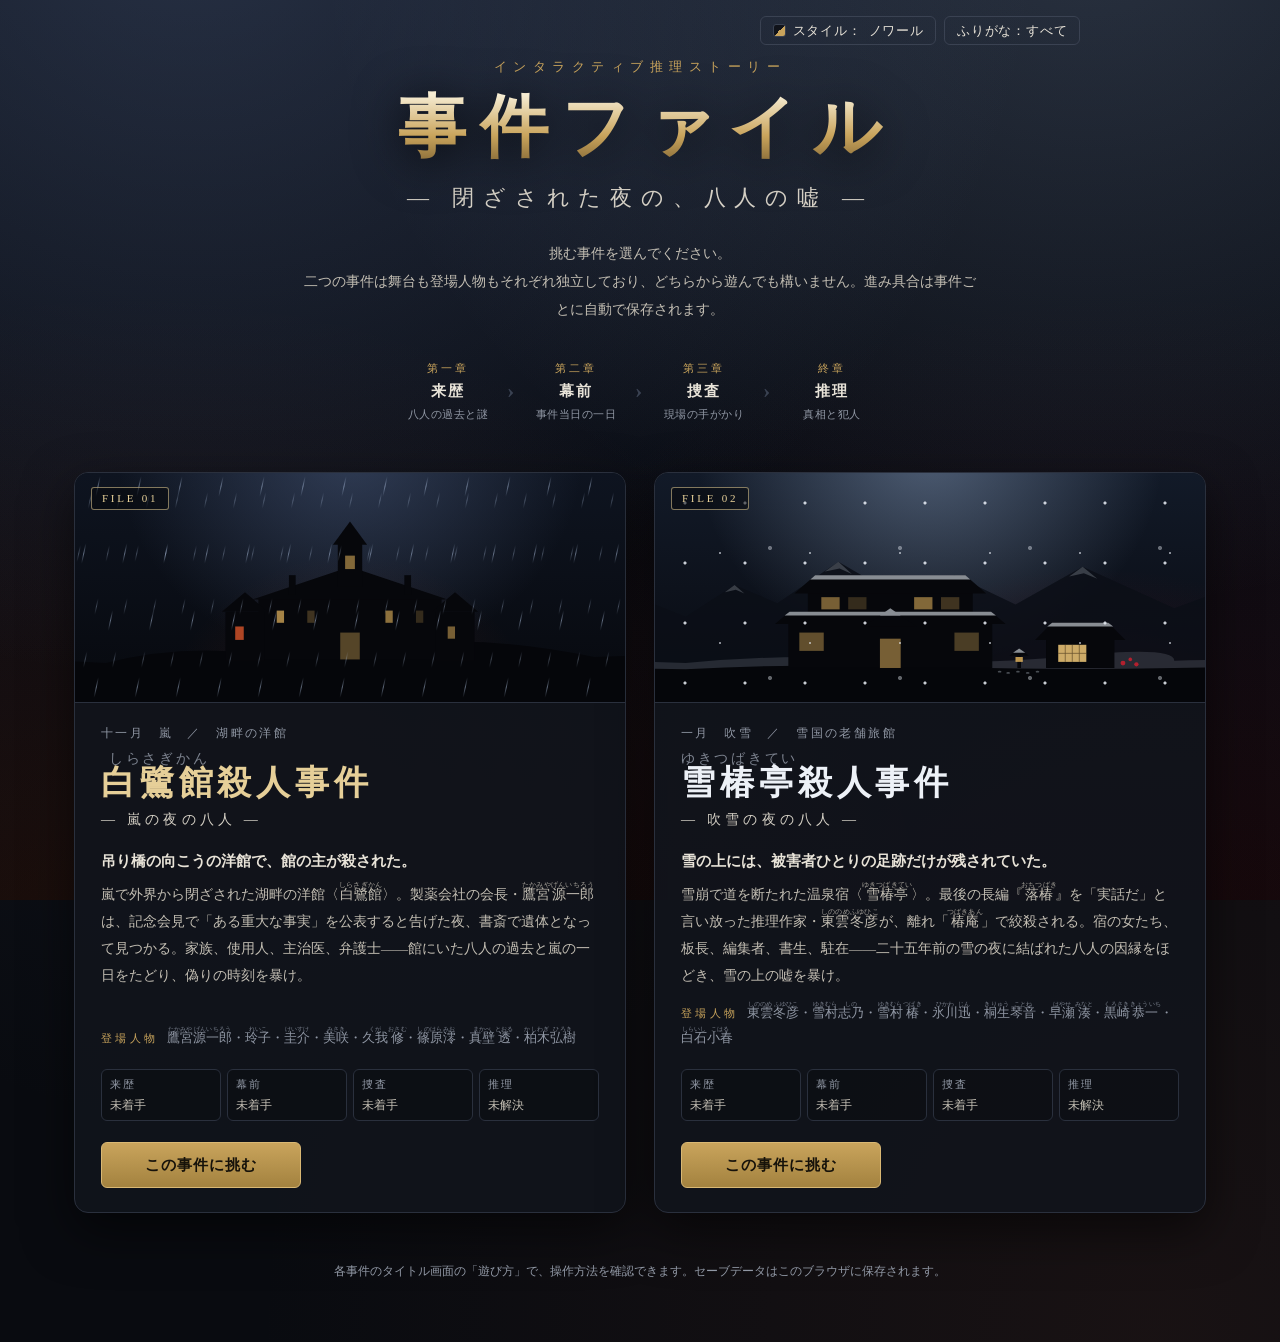
==== commit e8ffc800: "Google Fonts の読み込みを削除し、外部への通信をなくす - index.html と game.html から Google Fonts の preconnect と CSS の読み込みを" ====
--- a/game.html
+++ b/game.html
@@ -6,9 +6,6 @@
   <title>事件ファイル</title>
   <meta name="description" content="手がかりを集め、真相を再構築し、犯人を突き止めるWeb版インタラクティブ推理ストーリー。">
   <link rel="icon" href="favicon.svg" type="image/svg+xml">
-  <link rel="preconnect" href="https://fonts.googleapis.com">
-  <link rel="preconnect" href="https://fonts.gstatic.com" crossorigin>
-  <link rel="stylesheet" href="https://fonts.googleapis.com/css2?family=Noto+Serif+JP:wght@400;600;700;900&display=swap">
   <link rel="stylesheet" href="css/style.css">
   <script src="js/theme.js"></script>
 </head>
--- a/css/style.css
+++ b/css/style.css
@@ -100,7 +100,7 @@
   --name-mix: #ffffff;
   --rain-rgb: 170, 190, 220;
   --snow-rgb: 232, 238, 246;
-  --font: "Noto Serif JP", "Yu Mincho", "YuMincho", "Hiragino Mincho ProN", "MS PMincho", serif;
+  --font: "Noto Serif JP", "Noto Serif CJK JP", "Source Han Serif JP", "Hiragino Mincho ProN", "Hiragino Mincho Pro", "Yu Mincho", "YuMincho", "BIZ UDPMincho", "MS PMincho", "IPAexMincho", "IPAMincho", serif;
   --radius: 10px;
   --shadow: 0 18px 50px rgba(0, 0, 0, 0.55);
 }
